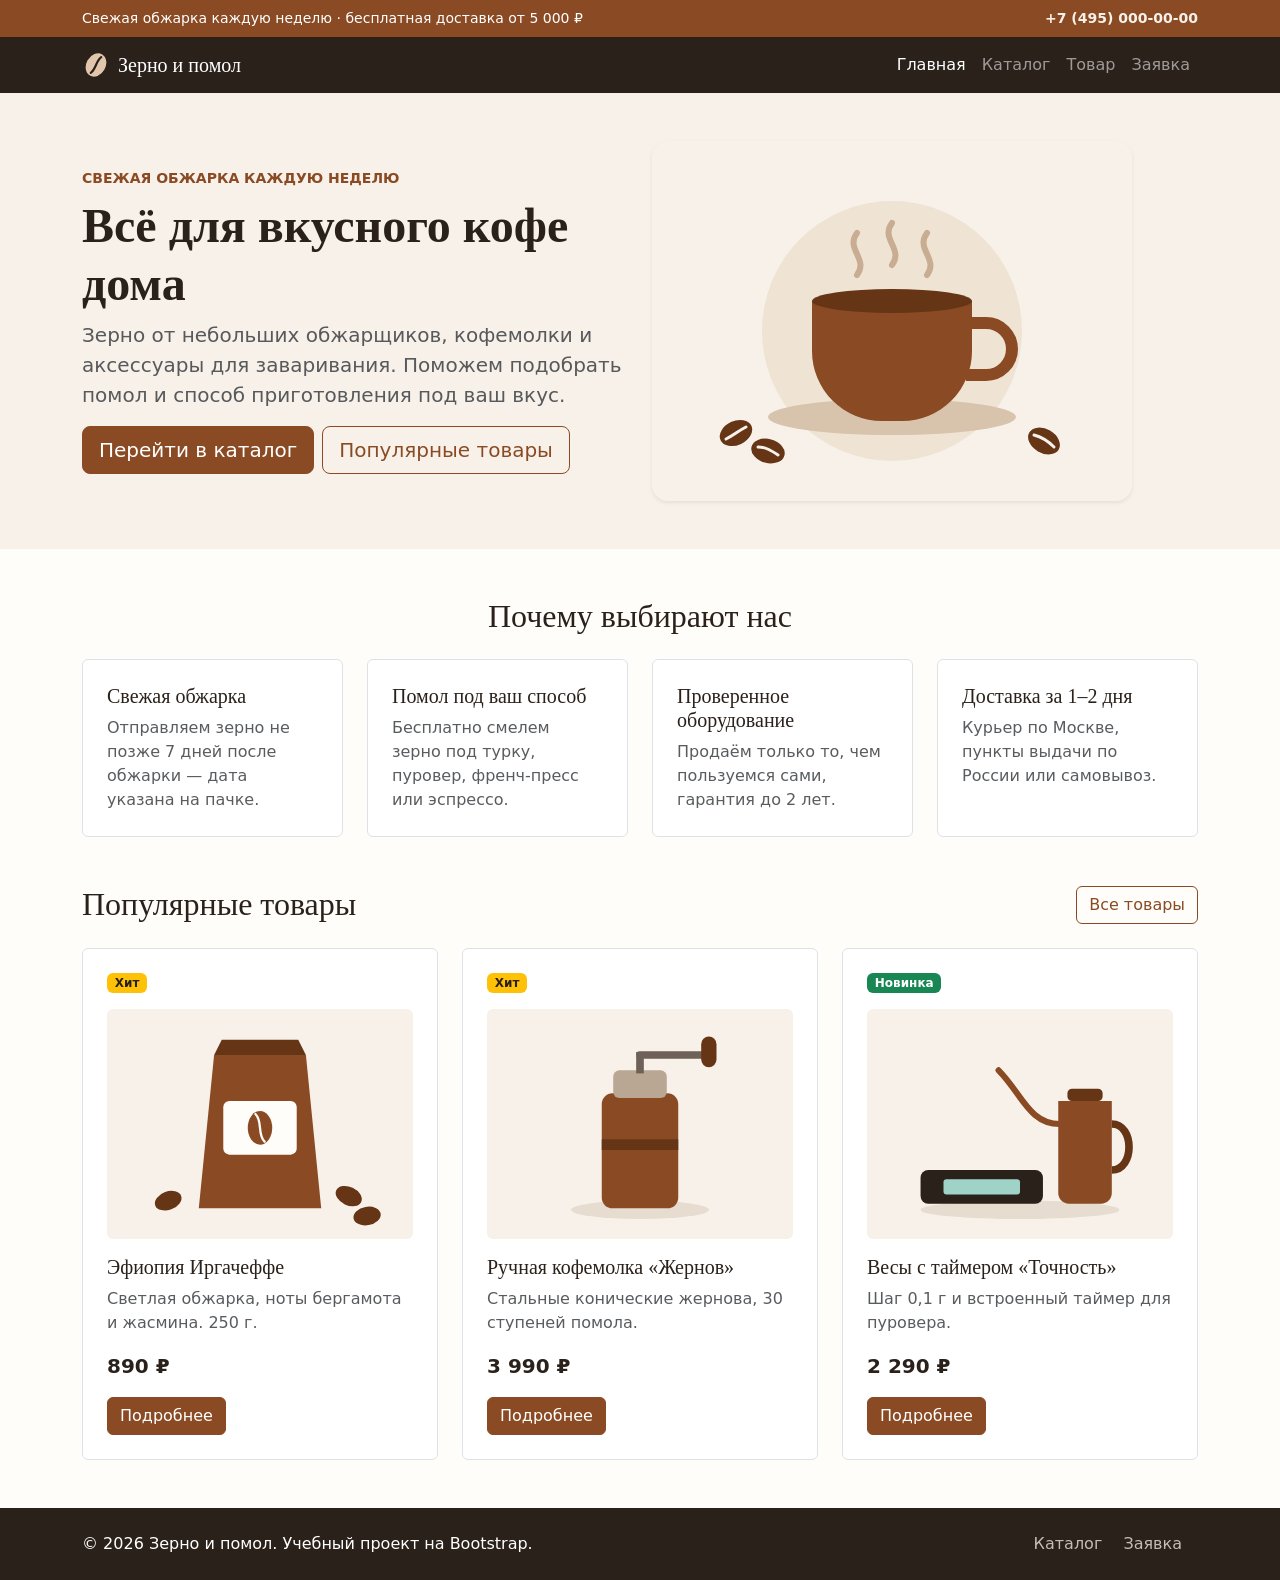
==== index.html @ ce9ab85b "feat: create Bootstrap grid homepage" ====
<!DOCTYPE html>
<html lang="ru">
<head>
  <meta charset="UTF-8">
  <meta name="viewport" content="width=device-width, initial-scale=1.0">
  <title>Главная — Зерно и помол</title>
  <meta name="description" content="Учебный интернет-магазин кофе и оборудования на Bootstrap: свежая обжарка, кофемолки и аксессуары.">
  <link
    href="https://cdn.jsdelivr.net/npm/bootstrap@5.3.8/dist/css/bootstrap.min.css"
    rel="stylesheet"
    integrity="sha384-sRIl4kxILFvY47J16cr9ZwB07vP4J8+LH7qKQnuqkuIAvNWLzeN8tE5YBujZqJLB"
    crossorigin="anonymous"
  >
  <link rel="stylesheet" href="css/custom.css">
</head>
<body>
  <a class="visually-hidden-focusable" href="#main">Перейти к основному содержимому</a>

  <header>
    <div class="container-fluid bg-primary text-white small py-2">
      <div class="container">
        <div class="row align-items-center g-1">
          <div class="col-12 col-md-8">
            Свежая обжарка каждую неделю · бесплатная доставка от 5 000 ₽
          </div>
          <div class="col-12 col-md-4 text-md-end">
            <a class="link-light link-underline-opacity-0 link-underline-opacity-75-hover fw-semibold" href="tel:+74950000000">+7 (495) 000-00-00</a>
          </div>
        </div>
      </div>
    </div>
  </header>

  <nav class="navbar navbar-expand-lg navbar-dark bg-dark sticky-top" aria-label="Основная навигация">
    <div class="container">
      <a class="navbar-brand d-flex align-items-center gap-2" href="index.html">
          <svg class="brand-logo" viewBox="0 0 32 32" width="28" height="28" aria-hidden="true" focusable="false">
            <ellipse cx="16" cy="16" rx="11" ry="14" transform="rotate(30 16 16)" fill="currentColor"/>
            <path d="M10 25c6-4 6-14 12-18" fill="none" stroke="#2b211b" stroke-width="2.5" stroke-linecap="round"/>
          </svg>
        Зерно и помол
      </a>
      <button
        class="navbar-toggler"
        type="button"
        data-bs-toggle="collapse"
        data-bs-target="#mainNavbar"
        aria-controls="mainNavbar"
        aria-expanded="false"
        aria-label="Переключить навигацию"
      >
        <span class="navbar-toggler-icon"></span>
      </button>
      <div class="collapse navbar-collapse" id="mainNavbar">
        <ul class="navbar-nav ms-auto">
          <li class="nav-item">
            <a class="nav-link active" aria-current="page" href="index.html">Главная</a>
          </li>
          <li class="nav-item">
            <a class="nav-link" href="catalog.html">Каталог</a>
          </li>
          <li class="nav-item">
            <a class="nav-link" href="product.html">Товар</a>
          </li>
          <li class="nav-item">
            <a class="nav-link" href="order.html">Заявка</a>
          </li>
        </ul>
      </div>
    </div>
  </nav>

  <main id="main">
    <section class="container-fluid bg-light py-5" aria-labelledby="hero-title">
      <div class="container">
        <div class="row align-items-center g-4">
          <div class="col-12 col-lg-6">
            <p class="text-primary text-uppercase fw-bold small mb-2">Свежая обжарка каждую неделю</p>
            <h1 class="display-5 fw-bold" id="hero-title">Всё для вкусного кофе дома</h1>
            <p class="lead text-muted">
              Зерно от небольших обжарщиков, кофемолки и аксессуары для заваривания.
              Поможем подобрать помол и способ приготовления под ваш вкус.
            </p>
            <div class="d-flex flex-wrap gap-2">
              <a class="btn btn-primary btn-lg" href="catalog.html">Перейти в каталог</a>
              <a class="btn btn-outline-primary btn-lg" href="#popular">Популярные товары</a>
            </div>
          </div>
          <div class="col-12 col-lg-6">
            <img class="img-fluid rounded-4 shadow-sm" src="images/hero.svg" alt="" width="480" height="360">
          </div>
        </div>
      </div>
    </section>

    <section class="container my-5" id="advantages" aria-labelledby="advantages-title">
      <h2 class="text-center mb-4" id="advantages-title">Почему выбирают нас</h2>
      <div class="row g-4">
        <div class="col-12 col-md-6 col-lg-3">
          <div class="p-4 border rounded h-100 bg-white">
            <h3 class="h5">Свежая обжарка</h3>
            <p class="mb-0 text-muted">Отправляем зерно не позже 7 дней после обжарки — дата указана на пачке.</p>
          </div>
        </div>
        <div class="col-12 col-md-6 col-lg-3">
          <div class="p-4 border rounded h-100 bg-white">
            <h3 class="h5">Помол под ваш способ</h3>
            <p class="mb-0 text-muted">Бесплатно смелем зерно под турку, пуровер, френч-пресс или эспрессо.</p>
          </div>
        </div>
        <div class="col-12 col-md-6 col-lg-3">
          <div class="p-4 border rounded h-100 bg-white">
            <h3 class="h5">Проверенное оборудование</h3>
            <p class="mb-0 text-muted">Продаём только то, чем пользуемся сами, гарантия до 2 лет.</p>
          </div>
        </div>
        <div class="col-12 col-md-6 col-lg-3">
          <div class="p-4 border rounded h-100 bg-white">
            <h3 class="h5">Доставка за 1–2 дня</h3>
            <p class="mb-0 text-muted">Курьер по Москве, пункты выдачи по России или самовывоз.</p>
          </div>
        </div>
      </div>
    </section>

    <section class="container my-5" id="popular" aria-labelledby="popular-title">
      <div class="d-flex flex-wrap justify-content-between align-items-center gap-2 mb-4">
        <h2 class="mb-0" id="popular-title">Популярные товары</h2>
        <a class="btn btn-outline-primary" href="catalog.html">Все товары</a>
      </div>
      <div class="row g-4">
        <div class="col-12 col-md-6 col-lg-4">
          <div class="border rounded h-100 p-4 bg-white d-flex flex-column">
            <span class="badge bg-warning text-dark align-self-start mb-3">Хит</span>
            <img class="img-fluid rounded mb-3" src="images/beans.svg" alt="" width="400" height="300" loading="lazy">
            <h3 class="h5">Эфиопия Иргачеффе</h3>
            <p class="text-muted">Светлая обжарка, ноты бергамота и жасмина. 250 г.</p>
            <p class="fw-bold fs-5 mt-auto">890 ₽</p>
            <a class="btn btn-primary align-self-start" href="product.html">Подробнее</a>
          </div>
        </div>
        <div class="col-12 col-md-6 col-lg-4">
          <div class="border rounded h-100 p-4 bg-white d-flex flex-column">
            <span class="badge bg-warning text-dark align-self-start mb-3">Хит</span>
            <img class="img-fluid rounded mb-3" src="images/grinder.svg" alt="" width="400" height="300" loading="lazy">
            <h3 class="h5">Ручная кофемолка «Жернов»</h3>
            <p class="text-muted">Стальные конические жернова, 30 ступеней помола.</p>
            <p class="fw-bold fs-5 mt-auto">3 990 ₽</p>
            <a class="btn btn-primary align-self-start" href="product.html">Подробнее</a>
          </div>
        </div>
        <div class="col-12 col-md-6 col-lg-4">
          <div class="border rounded h-100 p-4 bg-white d-flex flex-column">
            <span class="badge bg-success align-self-start mb-3">Новинка</span>
            <img class="img-fluid rounded mb-3" src="images/accessory.svg" alt="" width="400" height="300" loading="lazy">
            <h3 class="h5">Весы с таймером «Точность»</h3>
            <p class="text-muted">Шаг 0,1 г и встроенный таймер для пуровера.</p>
            <p class="fw-bold fs-5 mt-auto">2 290 ₽</p>
            <a class="btn btn-primary align-self-start" href="product.html">Подробнее</a>
          </div>
        </div>
      </div>
    </section>
  </main>

  <footer class="bg-dark text-white py-4 mt-5">
    <div class="container">
      <div class="row align-items-center g-3">
        <div class="col-12 col-md-6">
          <p class="mb-0">&copy; 2026 Зерно и помол. Учебный проект на Bootstrap.</p>
        </div>
        <div class="col-12 col-md-6 text-md-end">
          <a class="link-light link-opacity-75 link-opacity-100-hover link-underline-opacity-0 me-3" href="catalog.html">Каталог</a>
          <a class="link-light link-opacity-75 link-opacity-100-hover link-underline-opacity-0 me-3" href="order.html">Заявка</a>
        </div>
      </div>
    </div>
  </footer>

  <script
    src="https://cdn.jsdelivr.net/npm/bootstrap@5.3.8/dist/js/bootstrap.bundle.min.js"
    integrity="sha384-FKyoEForCGlyvwx9Hj09JcYn3nv7wiPVlz7YYwJrWVcXK/BmnVDxM+D2scQbITxI"
    crossorigin="anonymous">
  </script>
</body>
</html>
---- css/custom.css ----
/*
  Минимальные правки поверх Bootstrap.
  Файл подключается после bootstrap.min.css, поэтому его правила
  переопределяют стили фреймворка.
*/

/* ===============================
   1. Тема проекта через CSS-переменные Bootstrap
   =============================== */

/*
  Bootstrap 5.3 хранит цвета в переменных --bs-*.
  Меняем их, а не переписываем каждый компонент вручную:
  bg-primary, text-primary, ссылки, bg-dark и bg-light
  сразу получают кофейную палитру.
*/
:root {
  --bs-primary: #8a4b24;
  --bs-primary-rgb: 138, 75, 36;
  --bs-primary-text-emphasis: #3a1e0e;
  --bs-primary-bg-subtle: #f3e4d6;
  --bs-primary-border-subtle: #e2c6ab;

  --bs-dark-rgb: 43, 33, 27;
  --bs-light-rgb: 247, 241, 234;

  --bs-body-bg: #fffdf9;
  --bs-body-bg-rgb: 255, 253, 249;
  --bs-body-color: #2b211b;
  --bs-body-color-rgb: 43, 33, 27;

  --bs-link-color: #8a4b24;
  --bs-link-color-rgb: 138, 75, 36;
  --bs-link-hover-color: #653516;
  --bs-link-hover-color-rgb: 101, 53, 22;

  --bs-focus-ring-color: rgba(138, 75, 36, 0.25);
}

/*
  В скомпилированном Bootstrap цвета кнопок заданы внутри классов
  .btn-primary и .btn-outline-primary, поэтому переопределяем их переменные.
*/
.btn-primary {
  --bs-btn-bg: #8a4b24;
  --bs-btn-border-color: #8a4b24;
  --bs-btn-hover-bg: #653516;
  --bs-btn-hover-border-color: #653516;
  --bs-btn-focus-shadow-rgb: 138, 75, 36;
  --bs-btn-active-bg: #4f2a11;
  --bs-btn-active-border-color: #4f2a11;
  --bs-btn-disabled-bg: #8a4b24;
  --bs-btn-disabled-border-color: #8a4b24;
}

.btn-outline-primary {
  --bs-btn-color: #8a4b24;
  --bs-btn-border-color: #8a4b24;
  --bs-btn-hover-bg: #8a4b24;
  --bs-btn-hover-border-color: #8a4b24;
  --bs-btn-focus-shadow-rgb: 138, 75, 36;
  --bs-btn-active-bg: #653516;
  --bs-btn-active-border-color: #653516;
  --bs-btn-disabled-color: #8a4b24;
  --bs-btn-disabled-border-color: #8a4b24;
}

/* ===============================
   2. Типографика и общие элементы
   =============================== */

h1,
h2,
h3,
.navbar-brand {
  font-family: Georgia, "Times New Roman", serif;
}

/* Логотип в навбаре окрашивается цветом ссылки бренда. */
.brand-logo {
  color: #e2c6ab;
}
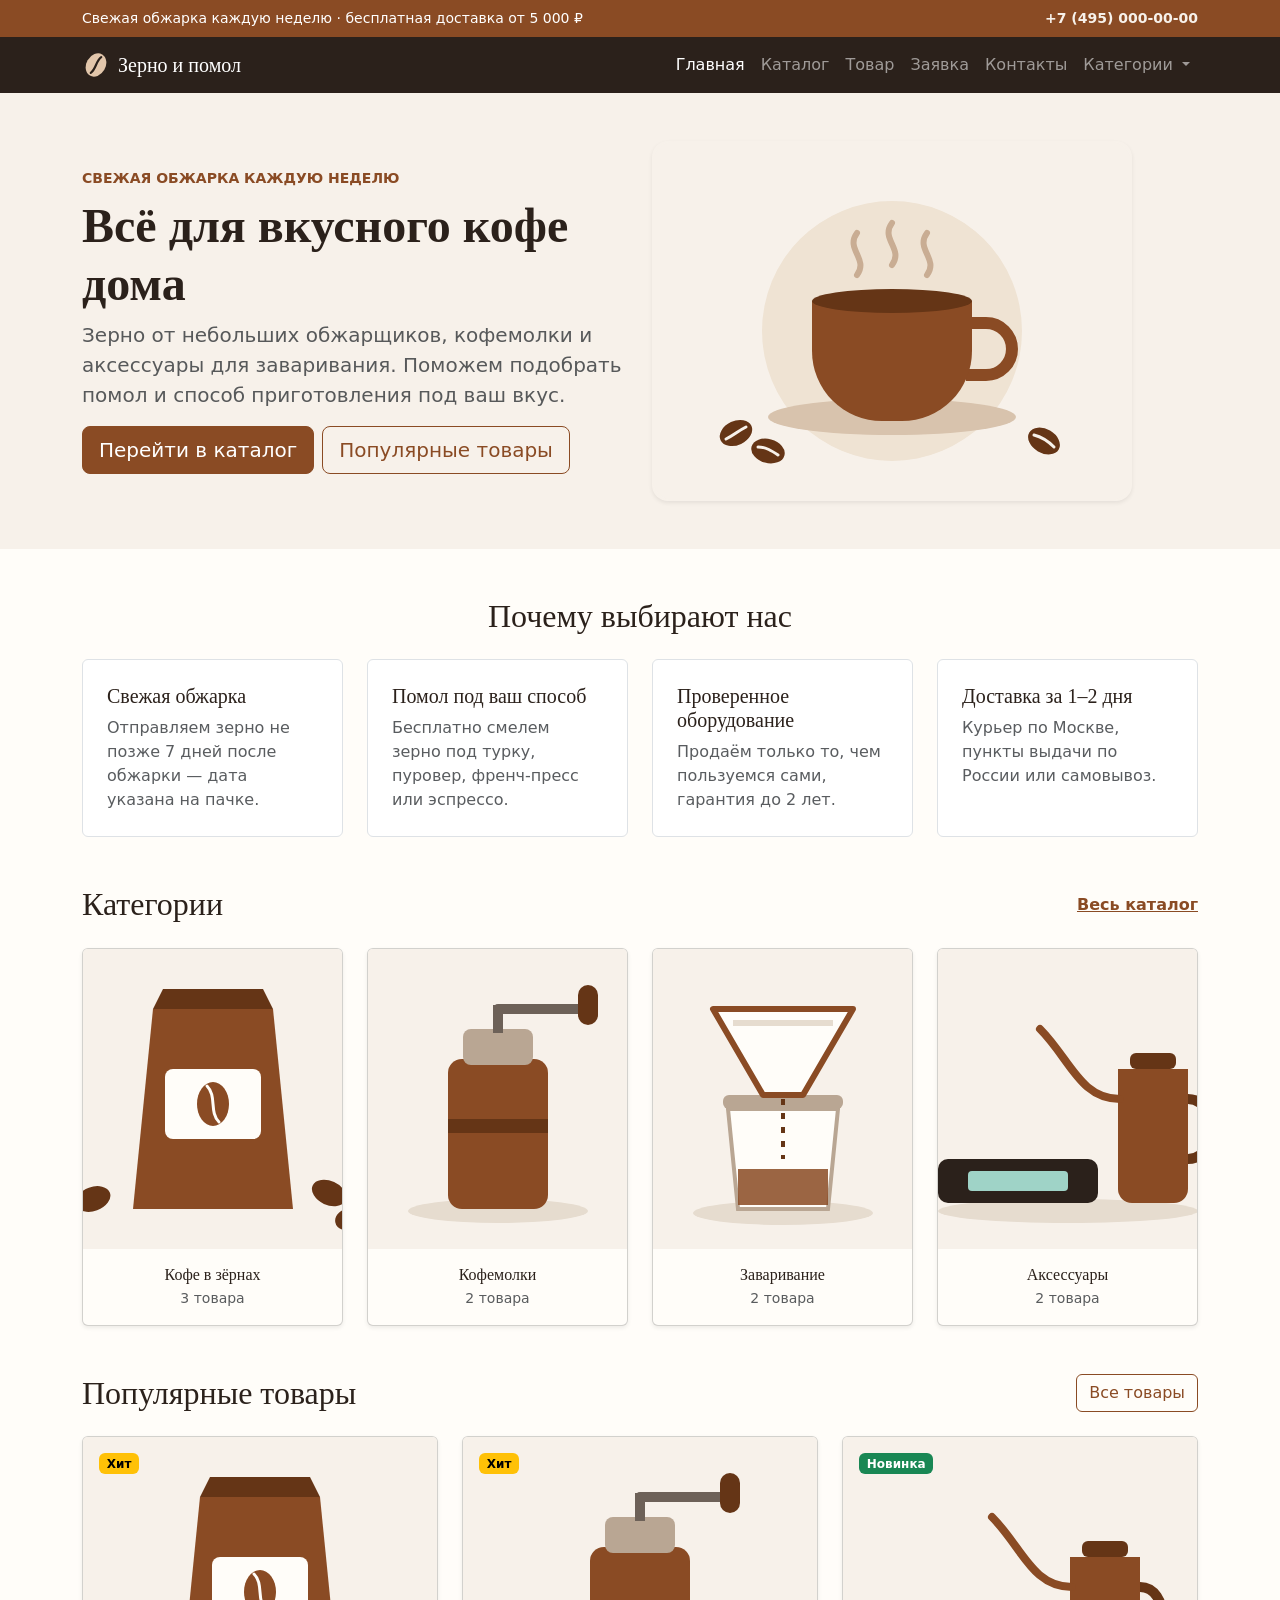
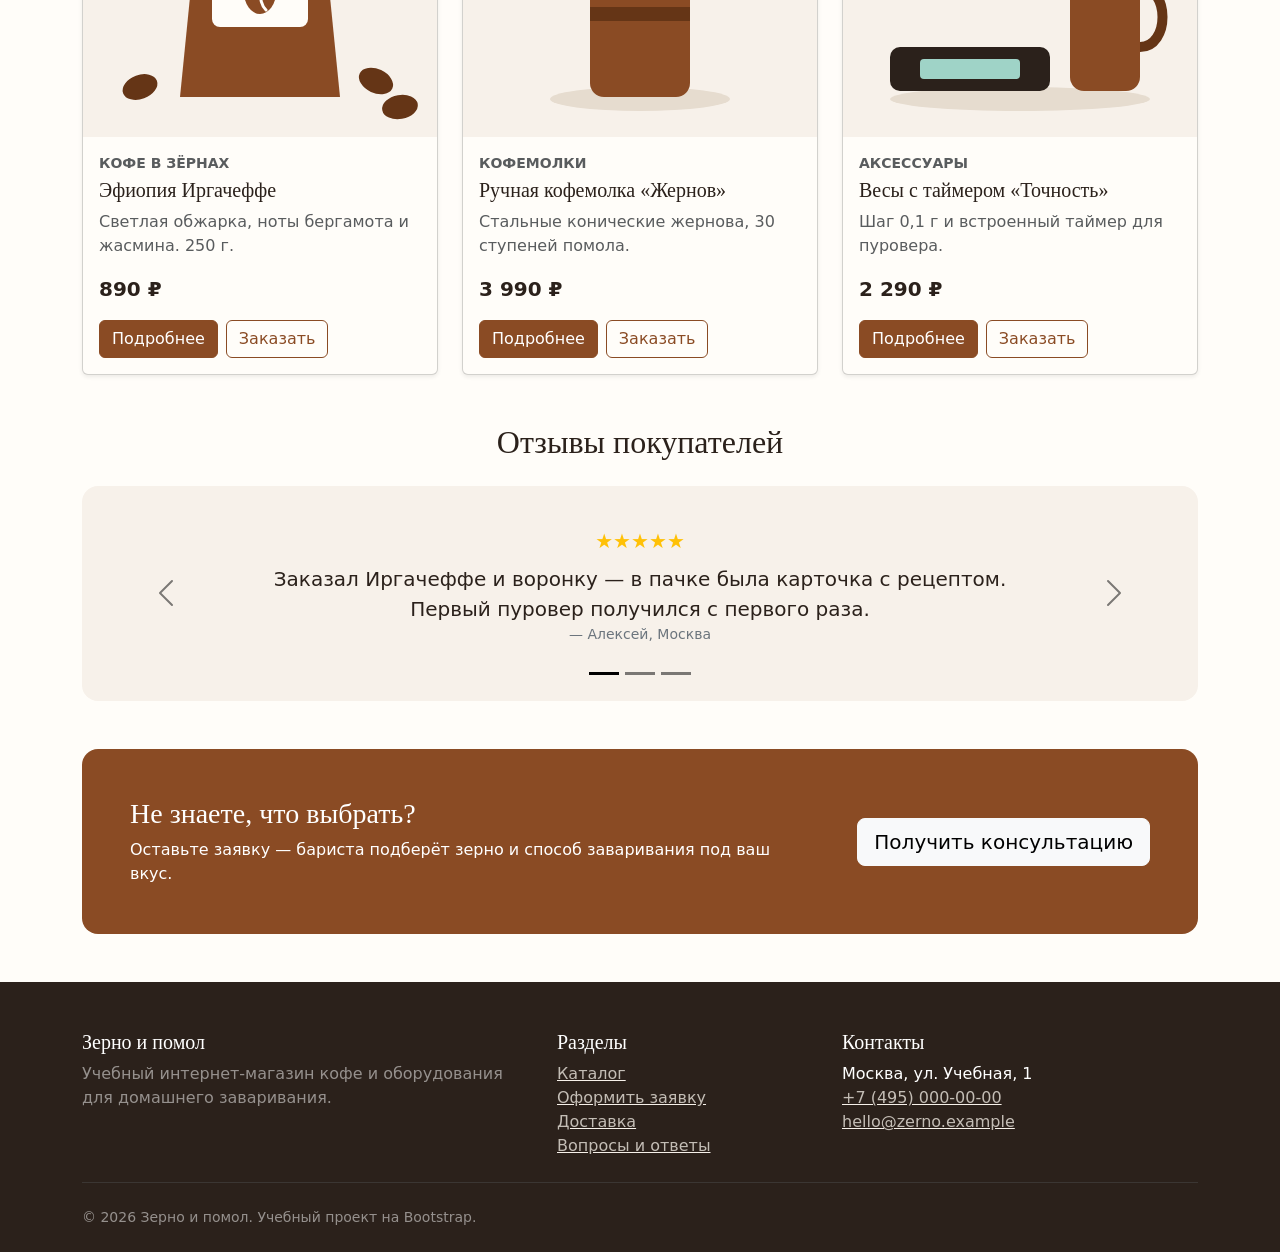
==== commit 58868443: "feat: add Bootstrap components pages" ====
--- a/index.html
+++ b/index.html
@@ -65,6 +65,29 @@
           <li class="nav-item">
             <a class="nav-link" href="order.html">Заявка</a>
           </li>
+          <li class="nav-item">
+            <a class="nav-link" href="contacts.html">Контакты</a>
+          </li>
+          <li class="nav-item dropdown">
+            <a
+              class="nav-link dropdown-toggle"
+              href="#"
+              role="button"
+              data-bs-toggle="dropdown"
+              aria-expanded="false"
+            >
+              Категории
+            </a>
+            <ul class="dropdown-menu dropdown-menu-lg-end">
+              <li><a class="dropdown-item" href="catalog.html">Все товары</a></li>
+              <li><a class="dropdown-item" href="catalog.html#beans">Кофе в зёрнах</a></li>
+              <li><a class="dropdown-item" href="catalog.html#grinders">Кофемолки</a></li>
+              <li><a class="dropdown-item" href="catalog.html#brewers">Заваривание</a></li>
+              <li><a class="dropdown-item" href="catalog.html#accessories">Аксессуары</a></li>
+              <li><hr class="dropdown-divider"></li>
+              <li><a class="dropdown-item" href="index.html#popular">Популярное</a></li>
+            </ul>
+          </li>
         </ul>
       </div>
     </div>
@@ -123,64 +146,338 @@
       </div>
     </section>
 
+    <section class="container my-5" id="categories" aria-labelledby="categories-title">
+      <div class="d-flex flex-wrap justify-content-between align-items-center gap-2 mb-4">
+        <h2 class="mb-0" id="categories-title">Категории</h2>
+        <a class="link-primary fw-semibold" href="catalog.html">Весь каталог</a>
+      </div>
+      <div class="row g-3 g-md-4">
+        <div class="col-6 col-lg-3">
+          <div class="card category-card h-100 text-center shadow-sm">
+            <img class="card-img-top" src="images/beans.svg" alt="" width="400" height="300" loading="lazy">
+            <div class="card-body">
+              <h3 class="card-title h6 mb-1">
+                <a class="stretched-link link-dark link-underline-opacity-0" href="catalog.html#beans">Кофе в зёрнах</a>
+              </h3>
+              <p class="card-text small text-muted mb-0">3 товара</p>
+            </div>
+          </div>
+        </div>
+        <div class="col-6 col-lg-3">
+          <div class="card category-card h-100 text-center shadow-sm">
+            <img class="card-img-top" src="images/grinder.svg" alt="" width="400" height="300" loading="lazy">
+            <div class="card-body">
+              <h3 class="card-title h6 mb-1">
+                <a class="stretched-link link-dark link-underline-opacity-0" href="catalog.html#grinders">Кофемолки</a>
+              </h3>
+              <p class="card-text small text-muted mb-0">2 товара</p>
+            </div>
+          </div>
+        </div>
+        <div class="col-6 col-lg-3">
+          <div class="card category-card h-100 text-center shadow-sm">
+            <img class="card-img-top" src="images/brewer.svg" alt="" width="400" height="300" loading="lazy">
+            <div class="card-body">
+              <h3 class="card-title h6 mb-1">
+                <a class="stretched-link link-dark link-underline-opacity-0" href="catalog.html#brewers">Заваривание</a>
+              </h3>
+              <p class="card-text small text-muted mb-0">2 товара</p>
+            </div>
+          </div>
+        </div>
+        <div class="col-6 col-lg-3">
+          <div class="card category-card h-100 text-center shadow-sm">
+            <img class="card-img-top" src="images/accessory.svg" alt="" width="400" height="300" loading="lazy">
+            <div class="card-body">
+              <h3 class="card-title h6 mb-1">
+                <a class="stretched-link link-dark link-underline-opacity-0" href="catalog.html#accessories">Аксессуары</a>
+              </h3>
+              <p class="card-text small text-muted mb-0">2 товара</p>
+            </div>
+          </div>
+        </div>
+      </div>
+    </section>
+
     <section class="container my-5" id="popular" aria-labelledby="popular-title">
       <div class="d-flex flex-wrap justify-content-between align-items-center gap-2 mb-4">
         <h2 class="mb-0" id="popular-title">Популярные товары</h2>
         <a class="btn btn-outline-primary" href="catalog.html">Все товары</a>
       </div>
       <div class="row g-4">
-        <div class="col-12 col-md-6 col-lg-4">
-          <div class="border rounded h-100 p-4 bg-white d-flex flex-column">
-            <span class="badge bg-warning text-dark align-self-start mb-3">Хит</span>
-            <img class="img-fluid rounded mb-3" src="images/beans.svg" alt="" width="400" height="300" loading="lazy">
-            <h3 class="h5">Эфиопия Иргачеффе</h3>
-            <p class="text-muted">Светлая обжарка, ноты бергамота и жасмина. 250 г.</p>
-            <p class="fw-bold fs-5 mt-auto">890 ₽</p>
-            <a class="btn btn-primary align-self-start" href="product.html">Подробнее</a>
-          </div>
-        </div>
-        <div class="col-12 col-md-6 col-lg-4">
-          <div class="border rounded h-100 p-4 bg-white d-flex flex-column">
-            <span class="badge bg-warning text-dark align-self-start mb-3">Хит</span>
-            <img class="img-fluid rounded mb-3" src="images/grinder.svg" alt="" width="400" height="300" loading="lazy">
-            <h3 class="h5">Ручная кофемолка «Жернов»</h3>
-            <p class="text-muted">Стальные конические жернова, 30 ступеней помола.</p>
-            <p class="fw-bold fs-5 mt-auto">3 990 ₽</p>
-            <a class="btn btn-primary align-self-start" href="product.html">Подробнее</a>
-          </div>
-        </div>
-        <div class="col-12 col-md-6 col-lg-4">
-          <div class="border rounded h-100 p-4 bg-white d-flex flex-column">
-            <span class="badge bg-success align-self-start mb-3">Новинка</span>
-            <img class="img-fluid rounded mb-3" src="images/accessory.svg" alt="" width="400" height="300" loading="lazy">
-            <h3 class="h5">Весы с таймером «Точность»</h3>
-            <p class="text-muted">Шаг 0,1 г и встроенный таймер для пуровера.</p>
-            <p class="fw-bold fs-5 mt-auto">2 290 ₽</p>
-            <a class="btn btn-primary align-self-start" href="product.html">Подробнее</a>
-          </div>
+        <div class="col-12 col-md-6 col-lg-4" data-category="beans" data-stock="in">
+          <article class="card product-card h-100 shadow-sm">
+            <span class="badge text-bg-warning position-absolute top-0 start-0 m-3">Хит</span>
+            <img class="card-img-top" src="images/beans.svg" alt="" width="400" height="300" loading="lazy">
+            <div class="card-body d-flex flex-column">
+              <p class="text-uppercase small fw-bold text-muted mb-1">Кофе в зёрнах</p>
+              <h3 class="card-title h5">Эфиопия Иргачеффе</h3>
+              <p class="card-text text-muted">Светлая обжарка, ноты бергамота и жасмина. 250 г.</p>
+              <p class="fw-bold fs-5 mt-auto mb-3">890 ₽</p>
+              <div class="d-flex flex-wrap gap-2">
+                <a class="btn btn-primary" href="product.html">Подробнее</a>
+                <button
+                  class="btn btn-outline-primary"
+                  type="button"
+                  data-bs-toggle="modal"
+                  data-bs-target="#orderModal"
+                  data-product="Эфиопия Иргачеффе"
+                >
+                  Заказать
+                </button>
+              </div>
+            </div>
+          </article>
+        </div>
+        <div class="col-12 col-md-6 col-lg-4" data-category="grinders" data-stock="in">
+          <article class="card product-card h-100 shadow-sm">
+            <span class="badge text-bg-warning position-absolute top-0 start-0 m-3">Хит</span>
+            <img class="card-img-top" src="images/grinder.svg" alt="" width="400" height="300" loading="lazy">
+            <div class="card-body d-flex flex-column">
+              <p class="text-uppercase small fw-bold text-muted mb-1">Кофемолки</p>
+              <h3 class="card-title h5">Ручная кофемолка «Жернов»</h3>
+              <p class="card-text text-muted">Стальные конические жернова, 30 ступеней помола.</p>
+              <p class="fw-bold fs-5 mt-auto mb-3">3 990 ₽</p>
+              <div class="d-flex flex-wrap gap-2">
+                <a class="btn btn-primary" href="product.html">Подробнее</a>
+                <button
+                  class="btn btn-outline-primary"
+                  type="button"
+                  data-bs-toggle="modal"
+                  data-bs-target="#orderModal"
+                  data-product="Ручная кофемолка «Жернов»"
+                >
+                  Заказать
+                </button>
+              </div>
+            </div>
+          </article>
+        </div>
+        <div class="col-12 col-md-6 col-lg-4" data-category="accessories" data-stock="in">
+          <article class="card product-card h-100 shadow-sm">
+            <span class="badge text-bg-success position-absolute top-0 start-0 m-3">Новинка</span>
+            <img class="card-img-top" src="images/accessory.svg" alt="" width="400" height="300" loading="lazy">
+            <div class="card-body d-flex flex-column">
+              <p class="text-uppercase small fw-bold text-muted mb-1">Аксессуары</p>
+              <h3 class="card-title h5">Весы с таймером «Точность»</h3>
+              <p class="card-text text-muted">Шаг 0,1 г и встроенный таймер для пуровера.</p>
+              <p class="fw-bold fs-5 mt-auto mb-3">2 290 ₽</p>
+              <div class="d-flex flex-wrap gap-2">
+                <a class="btn btn-primary" href="product.html">Подробнее</a>
+                <button
+                  class="btn btn-outline-primary"
+                  type="button"
+                  data-bs-toggle="modal"
+                  data-bs-target="#orderModal"
+                  data-product="Весы с таймером «Точность»"
+                >
+                  Заказать
+                </button>
+              </div>
+            </div>
+          </article>
         </div>
       </div>
     </section>
+
+    <section class="container my-5" id="reviews" aria-labelledby="reviews-title">
+      <h2 class="text-center mb-4" id="reviews-title">Отзывы покупателей</h2>
+      <div id="reviewsCarousel" class="carousel carousel-dark slide reviews-carousel bg-light rounded-4" aria-label="Отзывы покупателей">
+        <div class="carousel-indicators">
+          <button
+            type="button"
+            data-bs-target="#reviewsCarousel"
+            data-bs-slide-to="0" class="active" aria-current="true"
+            aria-label="Отзыв 1"
+          ></button>
+          <button
+            type="button"
+            data-bs-target="#reviewsCarousel"
+            data-bs-slide-to="1"
+            aria-label="Отзыв 2"
+          ></button>
+          <button
+            type="button"
+            data-bs-target="#reviewsCarousel"
+            data-bs-slide-to="2"
+            aria-label="Отзыв 3"
+          ></button>
+        </div>
+        <div class="carousel-inner">
+          <div class="carousel-item active">
+            <div class="row justify-content-center">
+              <figure class="col-10 col-lg-8 text-center mb-0">
+                <p class="text-warning fs-5 mb-2"><span aria-hidden="true">★★★★★</span><span class="visually-hidden">Оценка 5 из 5</span></p>
+                <blockquote class="blockquote">
+                  <p>Заказал Иргачеффе и воронку — в пачке была карточка с рецептом. Первый пуровер получился с первого раза.</p>
+                </blockquote>
+                <figcaption class="blockquote-footer mb-0">Алексей, Москва</figcaption>
+              </figure>
+            </div>
+          </div>
+          <div class="carousel-item">
+            <div class="row justify-content-center">
+              <figure class="col-10 col-lg-8 text-center mb-0">
+                <p class="text-warning fs-5 mb-2"><span aria-hidden="true">★★★★★</span><span class="visually-hidden">Оценка 5 из 5</span></p>
+                <blockquote class="blockquote">
+                  <p>Кофемолка «Жернов» мелет ровно, ручка не люфтит. По телефону помогли выбрать ступень под турку.</p>
+                </blockquote>
+                <figcaption class="blockquote-footer mb-0">Марина, Казань</figcaption>
+              </figure>
+            </div>
+          </div>
+          <div class="carousel-item">
+            <div class="row justify-content-center">
+              <figure class="col-10 col-lg-8 text-center mb-0">
+                <p class="text-warning fs-5 mb-2"><span aria-hidden="true">★★★★☆</span><span class="visually-hidden">Оценка 4 из 5</span></p>
+                <blockquote class="blockquote">
+                  <p>Доставка на следующий день, зерно свежее. Хотелось бы больше пачек по 1 кг.</p>
+                </blockquote>
+                <figcaption class="blockquote-footer mb-0">Игорь, Санкт-Петербург</figcaption>
+              </figure>
+            </div>
+          </div>
+        </div>
+        <button class="carousel-control-prev" type="button" data-bs-target="#reviewsCarousel" data-bs-slide="prev">
+          <span class="carousel-control-prev-icon" aria-hidden="true"></span>
+          <span class="visually-hidden">Предыдущий отзыв</span>
+        </button>
+        <button class="carousel-control-next" type="button" data-bs-target="#reviewsCarousel" data-bs-slide="next">
+          <span class="carousel-control-next-icon" aria-hidden="true"></span>
+          <span class="visually-hidden">Следующий отзыв</span>
+        </button>
+      </div>
+    </section>
+
+    <aside class="container my-5" aria-labelledby="promo-title">
+      <div class="bg-primary text-white rounded-4 p-4 p-lg-5">
+        <div class="row align-items-center g-3">
+          <div class="col-12 col-lg-8">
+            <h2 class="h3" id="promo-title">Не знаете, что выбрать?</h2>
+            <p class="mb-0">Оставьте заявку — бариста подберёт зерно и способ заваривания под ваш вкус.</p>
+          </div>
+          <div class="col-12 col-lg-4 text-lg-end">
+            <button
+              class="btn btn-light btn-lg"
+              type="button"
+              data-bs-toggle="modal"
+              data-bs-target="#orderModal"
+              data-product="Консультация по выбору"
+            >
+              Получить консультацию
+            </button>
+          </div>
+        </div>
+      </div>
+    </aside>
   </main>
 
-  <footer class="bg-dark text-white py-4 mt-5">
+  <footer class="bg-dark text-white pt-5 pb-4 mt-5">
     <div class="container">
-      <div class="row align-items-center g-3">
-        <div class="col-12 col-md-6">
-          <p class="mb-0">&copy; 2026 Зерно и помол. Учебный проект на Bootstrap.</p>
-        </div>
-        <div class="col-12 col-md-6 text-md-end">
-          <a class="link-light link-opacity-75 link-opacity-100-hover link-underline-opacity-0 me-3" href="catalog.html">Каталог</a>
-          <a class="link-light link-opacity-75 link-opacity-100-hover link-underline-opacity-0 me-3" href="order.html">Заявка</a>
-        </div>
-      </div>
+      <div class="row g-4">
+        <div class="col-12 col-md-5">
+          <h2 class="h5">Зерно и помол</h2>
+          <p class="text-white-50 mb-0">
+            Учебный интернет-магазин кофе и оборудования для домашнего заваривания.
+          </p>
+        </div>
+        <nav class="col-6 col-md-3" aria-label="Разделы сайта">
+          <h2 class="h5">Разделы</h2>
+          <ul class="list-unstyled mb-0">
+            <li><a class="link-light link-opacity-75 link-opacity-100-hover" href="catalog.html">Каталог</a></li>
+            <li><a class="link-light link-opacity-75 link-opacity-100-hover" href="order.html">Оформить заявку</a></li>
+            <li><a class="link-light link-opacity-75 link-opacity-100-hover" href="order.html#delivery">Доставка</a></li>
+            <li><a class="link-light link-opacity-75 link-opacity-100-hover" href="contacts.html#faq">Вопросы и ответы</a></li>
+          </ul>
+        </nav>
+        <div class="col-6 col-md-4">
+          <h2 class="h5">Контакты</h2>
+          <address class="mb-0">
+            Москва, ул. Учебная, 1<br>
+            <a class="link-light link-opacity-75 link-opacity-100-hover" href="tel:+74950000000">+7 (495) 000-00-00</a><br>
+            <a class="link-light link-opacity-75 link-opacity-100-hover" href="mailto:hello@zerno.example">hello@zerno.example</a>
+          </address>
+        </div>
+      </div>
+      <hr class="border-secondary my-4">
+      <p class="small text-white-50 mb-0">&copy; 2026 Зерно и помол. Учебный проект на Bootstrap.</p>
     </div>
   </footer>
+
+  <div class="modal fade" id="orderModal" tabindex="-1" aria-labelledby="orderModalLabel" aria-hidden="true">
+    <div class="modal-dialog modal-dialog-centered">
+      <div class="modal-content">
+        <div class="modal-header">
+          <h2 class="modal-title h5" id="orderModalLabel">Быстрый заказ</h2>
+          <button type="button" class="btn-close" data-bs-dismiss="modal" aria-label="Закрыть"></button>
+        </div>
+        <div class="modal-body">
+          <p class="text-muted">Оставьте имя и телефон — перезвоним и уточним детали заказа.</p>
+          <form
+            id="quickOrderForm"
+            class="needs-validation"
+            action="#"
+            method="post"
+            novalidate
+            data-success="Заявка на быстрый заказ принята! Перезвоним в течение 15 минут."
+          >
+            <div class="mb-3">
+              <label for="quick-product" class="form-label">Товар</label>
+              <input id="quick-product" name="product" type="text" class="form-control-plaintext fw-semibold" value="Консультация по выбору" readonly>
+            </div>
+            <div class="mb-3">
+              <label for="quick-name" class="form-label">Имя <span class="text-danger" aria-hidden="true">*</span></label>
+              <input id="quick-name" name="name" type="text" class="form-control" minlength="2" autocomplete="given-name" required>
+              <div class="invalid-feedback">Укажите имя — минимум 2 символа.</div>
+            </div>
+            <div class="mb-3">
+              <label for="quick-phone" class="form-label">Телефон <span class="text-danger" aria-hidden="true">*</span></label>
+              <div class="input-group has-validation">
+                <span class="input-group-text" id="quick-phone-prefix">+7</span>
+                <input
+                  id="quick-phone"
+                  name="phone"
+                  type="tel"
+                  class="form-control"
+                  inputmode="tel"
+                  autocomplete="tel-national"
+                  placeholder="900 123-45-67"
+                  pattern="\(?\d{3}\)?[\s\-]?\d{3}[\s\-]?\d{2}[\s\-]?\d{2}"
+                  aria-describedby="quick-phone-prefix quick-phone-hint" required
+                >
+                <div class="invalid-feedback">Введите 10 цифр номера, например 900 123-45-67.</div>
+              </div>
+              <div class="form-text" id="quick-phone-hint">Без +7, например 900 123-45-67.</div>
+            </div>
+            <div class="form-check">
+              <input id="quick-agree" name="agreement" class="form-check-input" type="checkbox" required>
+              <label class="form-check-label" for="quick-agree">Согласен на обработку персональных данных</label>
+              <div class="invalid-feedback">Без согласия заявку отправить нельзя.</div>
+            </div>
+          </form>
+        </div>
+        <div class="modal-footer">
+          <button type="button" class="btn btn-outline-secondary" data-bs-dismiss="modal">Отмена</button>
+          <button type="submit" class="btn btn-primary" form="quickOrderForm">Отправить</button>
+        </div>
+      </div>
+    </div>
+  </div>
+
+  <div class="toast-container position-fixed bottom-0 end-0 p-3">
+    <div id="successToast" class="toast align-items-center text-bg-success border-0" role="status" aria-live="polite" aria-atomic="true">
+      <div class="d-flex">
+        <div class="toast-body" id="successToastText">Заявка отправлена.</div>
+        <button type="button" class="btn-close btn-close-white me-2 m-auto" data-bs-dismiss="toast" aria-label="Закрыть"></button>
+      </div>
+    </div>
+  </div>
 
   <script
     src="https://cdn.jsdelivr.net/npm/bootstrap@5.3.8/dist/js/bootstrap.bundle.min.js"
     integrity="sha384-FKyoEForCGlyvwx9Hj09JcYn3nv7wiPVlz7YYwJrWVcXK/BmnVDxM+D2scQbITxI"
     crossorigin="anonymous">
   </script>
+  <script src="js/main.js"></script>
 </body>
 </html>
--- a/css/custom.css
+++ b/css/custom.css
@@ -65,6 +65,44 @@
   --bs-btn-disabled-border-color: #8a4b24;
 }
 
+/* Остальные компоненты, где цвет акцента задан внутри класса. */
+.dropdown-menu {
+  --bs-dropdown-link-active-bg: #8a4b24;
+}
+
+.list-group {
+  --bs-list-group-active-bg: #8a4b24;
+  --bs-list-group-active-border-color: #8a4b24;
+}
+
+.accordion {
+  --bs-accordion-active-bg: #f3e4d6;
+  --bs-accordion-active-color: #3a1e0e;
+  --bs-accordion-btn-focus-box-shadow: 0 0 0 0.25rem rgba(138, 75, 36, 0.25);
+  --bs-accordion-btn-active-icon: url("data:image/svg+xml,%3csvg xmlns='http://www.w3.org/2000/svg' viewBox='0 0 16 16' fill='none' stroke='%233a1e0e' stroke-linecap='round' stroke-linejoin='round'%3e%3cpath d='m2 5 6 6 6-6'/%3e%3c/svg%3e");
+}
+
+.btn-close {
+  --bs-btn-close-focus-shadow: 0 0 0 0.25rem rgba(138, 75, 36, 0.25);
+}
+
+/* Фокус и выбранное состояние полей формы. */
+.form-control:focus,
+.form-select:focus,
+.form-check-input:focus {
+  border-color: #c4987a;
+  box-shadow: 0 0 0 0.25rem rgba(138, 75, 36, 0.25);
+}
+
+.form-check-input:checked {
+  background-color: #8a4b24;
+  border-color: #8a4b24;
+}
+
+.nav-link:focus-visible {
+  box-shadow: 0 0 0 0.25rem rgba(138, 75, 36, 0.25);
+}
+
 /* ===============================
    2. Типографика и общие элементы
    =============================== */
@@ -80,3 +118,78 @@
 .brand-logo {
   color: #e2c6ab;
 }
+
+/*
+  Навбар закреплён (sticky-top), поэтому при переходе по якорю
+  оставляем сверху место, чтобы он не закрывал заголовок раздела.
+*/
+html {
+  scroll-padding-top: 5rem;
+}
+
+/* ===============================
+   3. Карточки товаров
+   =============================== */
+
+/* Одинаковая пропорция изображений во всех карточках. */
+.product-card .card-img-top,
+.category-card .card-img-top {
+  aspect-ratio: 4 / 3;
+  object-fit: cover;
+  background-color: rgb(var(--bs-light-rgb));
+}
+
+.product-card,
+.category-card {
+  transition: transform 0.2s, box-shadow 0.2s;
+}
+
+.product-card:hover,
+.category-card:hover {
+  transform: translateY(-3px);
+  box-shadow: var(--bs-box-shadow) !important;
+}
+
+/* Модификатор: товара нет в наличии. */
+.product-card--sold-out .card-img-top {
+  opacity: 0.6;
+  filter: grayscale(1);
+}
+
+.product-card--sold-out:hover {
+  transform: none;
+}
+
+/* ===============================
+   4. Каталог и отзывы
+   =============================== */
+
+/* На широком экране фильтр каталога остаётся видимым при прокрутке. */
+@media (min-width: 992px) {
+  .catalog-sidebar {
+    position: sticky;
+    top: 5rem;
+  }
+}
+
+/* Место под стрелки и индикаторы карусели отзывов. */
+.reviews-carousel {
+  padding: 2.5rem 0 3.5rem;
+}
+
+/* Пользователь попросил систему уменьшить анимацию. */
+@media (prefers-reduced-motion: reduce) {
+  html {
+    scroll-behavior: auto;
+  }
+
+  .product-card,
+  .category-card {
+    transition: none;
+  }
+
+  .product-card:hover,
+  .category-card:hover {
+    transform: none;
+  }
+}
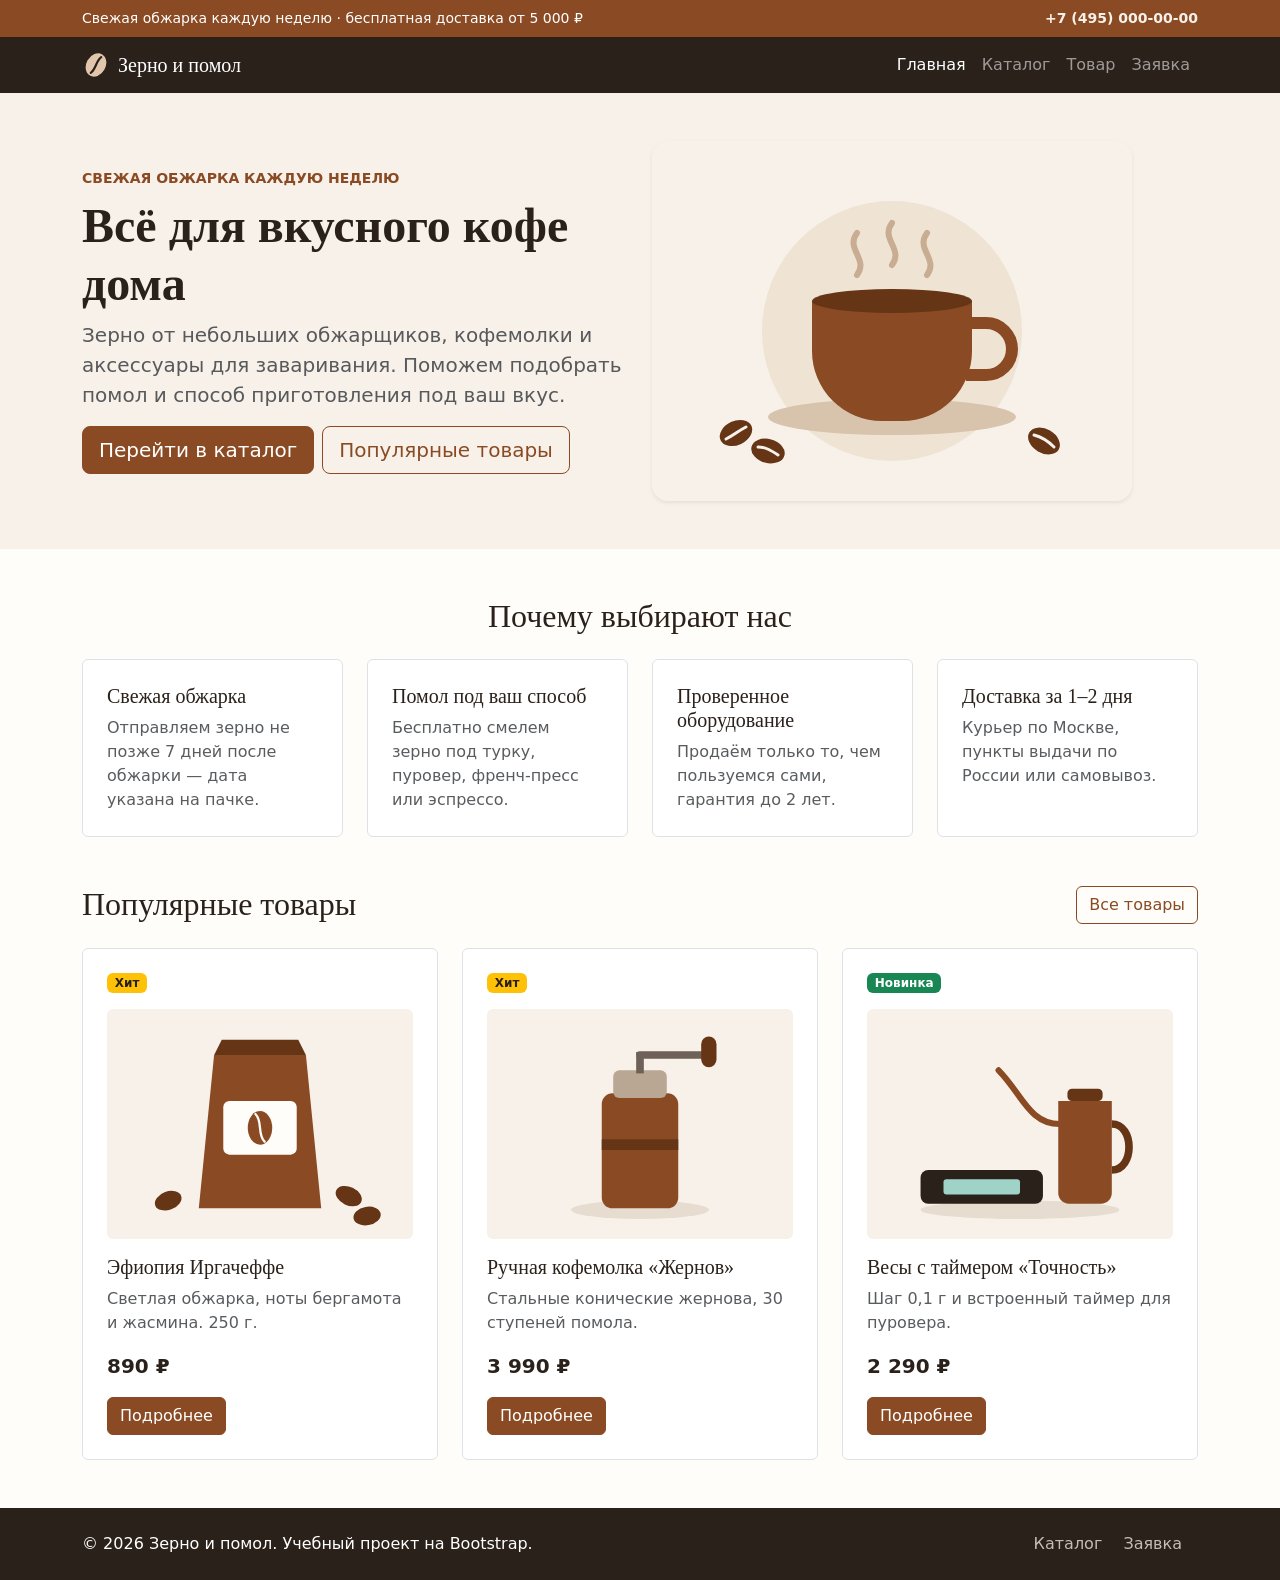
==== commit 525f773e: "Merge pull request #2 from sho6ot/feature/bootstrap-grid-page feat: create Bootstrap grid homepage" ====
--- a/index.html
+++ b/index.html
@@ -65,29 +65,6 @@
           <li class="nav-item">
             <a class="nav-link" href="order.html">Заявка</a>
           </li>
-          <li class="nav-item">
-            <a class="nav-link" href="contacts.html">Контакты</a>
-          </li>
-          <li class="nav-item dropdown">
-            <a
-              class="nav-link dropdown-toggle"
-              href="#"
-              role="button"
-              data-bs-toggle="dropdown"
-              aria-expanded="false"
-            >
-              Категории
-            </a>
-            <ul class="dropdown-menu dropdown-menu-lg-end">
-              <li><a class="dropdown-item" href="catalog.html">Все товары</a></li>
-              <li><a class="dropdown-item" href="catalog.html#beans">Кофе в зёрнах</a></li>
-              <li><a class="dropdown-item" href="catalog.html#grinders">Кофемолки</a></li>
-              <li><a class="dropdown-item" href="catalog.html#brewers">Заваривание</a></li>
-              <li><a class="dropdown-item" href="catalog.html#accessories">Аксессуары</a></li>
-              <li><hr class="dropdown-divider"></li>
-              <li><a class="dropdown-item" href="index.html#popular">Популярное</a></li>
-            </ul>
-          </li>
         </ul>
       </div>
     </div>
@@ -146,338 +123,64 @@
       </div>
     </section>
 
-    <section class="container my-5" id="categories" aria-labelledby="categories-title">
-      <div class="d-flex flex-wrap justify-content-between align-items-center gap-2 mb-4">
-        <h2 class="mb-0" id="categories-title">Категории</h2>
-        <a class="link-primary fw-semibold" href="catalog.html">Весь каталог</a>
-      </div>
-      <div class="row g-3 g-md-4">
-        <div class="col-6 col-lg-3">
-          <div class="card category-card h-100 text-center shadow-sm">
-            <img class="card-img-top" src="images/beans.svg" alt="" width="400" height="300" loading="lazy">
-            <div class="card-body">
-              <h3 class="card-title h6 mb-1">
-                <a class="stretched-link link-dark link-underline-opacity-0" href="catalog.html#beans">Кофе в зёрнах</a>
-              </h3>
-              <p class="card-text small text-muted mb-0">3 товара</p>
-            </div>
-          </div>
-        </div>
-        <div class="col-6 col-lg-3">
-          <div class="card category-card h-100 text-center shadow-sm">
-            <img class="card-img-top" src="images/grinder.svg" alt="" width="400" height="300" loading="lazy">
-            <div class="card-body">
-              <h3 class="card-title h6 mb-1">
-                <a class="stretched-link link-dark link-underline-opacity-0" href="catalog.html#grinders">Кофемолки</a>
-              </h3>
-              <p class="card-text small text-muted mb-0">2 товара</p>
-            </div>
-          </div>
-        </div>
-        <div class="col-6 col-lg-3">
-          <div class="card category-card h-100 text-center shadow-sm">
-            <img class="card-img-top" src="images/brewer.svg" alt="" width="400" height="300" loading="lazy">
-            <div class="card-body">
-              <h3 class="card-title h6 mb-1">
-                <a class="stretched-link link-dark link-underline-opacity-0" href="catalog.html#brewers">Заваривание</a>
-              </h3>
-              <p class="card-text small text-muted mb-0">2 товара</p>
-            </div>
-          </div>
-        </div>
-        <div class="col-6 col-lg-3">
-          <div class="card category-card h-100 text-center shadow-sm">
-            <img class="card-img-top" src="images/accessory.svg" alt="" width="400" height="300" loading="lazy">
-            <div class="card-body">
-              <h3 class="card-title h6 mb-1">
-                <a class="stretched-link link-dark link-underline-opacity-0" href="catalog.html#accessories">Аксессуары</a>
-              </h3>
-              <p class="card-text small text-muted mb-0">2 товара</p>
-            </div>
-          </div>
-        </div>
-      </div>
-    </section>
-
     <section class="container my-5" id="popular" aria-labelledby="popular-title">
       <div class="d-flex flex-wrap justify-content-between align-items-center gap-2 mb-4">
         <h2 class="mb-0" id="popular-title">Популярные товары</h2>
         <a class="btn btn-outline-primary" href="catalog.html">Все товары</a>
       </div>
       <div class="row g-4">
-        <div class="col-12 col-md-6 col-lg-4" data-category="beans" data-stock="in">
-          <article class="card product-card h-100 shadow-sm">
-            <span class="badge text-bg-warning position-absolute top-0 start-0 m-3">Хит</span>
-            <img class="card-img-top" src="images/beans.svg" alt="" width="400" height="300" loading="lazy">
-            <div class="card-body d-flex flex-column">
-              <p class="text-uppercase small fw-bold text-muted mb-1">Кофе в зёрнах</p>
-              <h3 class="card-title h5">Эфиопия Иргачеффе</h3>
-              <p class="card-text text-muted">Светлая обжарка, ноты бергамота и жасмина. 250 г.</p>
-              <p class="fw-bold fs-5 mt-auto mb-3">890 ₽</p>
-              <div class="d-flex flex-wrap gap-2">
-                <a class="btn btn-primary" href="product.html">Подробнее</a>
-                <button
-                  class="btn btn-outline-primary"
-                  type="button"
-                  data-bs-toggle="modal"
-                  data-bs-target="#orderModal"
-                  data-product="Эфиопия Иргачеффе"
-                >
-                  Заказать
-                </button>
-              </div>
-            </div>
-          </article>
+        <div class="col-12 col-md-6 col-lg-4">
+          <div class="border rounded h-100 p-4 bg-white d-flex flex-column">
+            <span class="badge bg-warning text-dark align-self-start mb-3">Хит</span>
+            <img class="img-fluid rounded mb-3" src="images/beans.svg" alt="" width="400" height="300" loading="lazy">
+            <h3 class="h5">Эфиопия Иргачеффе</h3>
+            <p class="text-muted">Светлая обжарка, ноты бергамота и жасмина. 250 г.</p>
+            <p class="fw-bold fs-5 mt-auto">890 ₽</p>
+            <a class="btn btn-primary align-self-start" href="product.html">Подробнее</a>
+          </div>
         </div>
-        <div class="col-12 col-md-6 col-lg-4" data-category="grinders" data-stock="in">
-          <article class="card product-card h-100 shadow-sm">
-            <span class="badge text-bg-warning position-absolute top-0 start-0 m-3">Хит</span>
-            <img class="card-img-top" src="images/grinder.svg" alt="" width="400" height="300" loading="lazy">
-            <div class="card-body d-flex flex-column">
-              <p class="text-uppercase small fw-bold text-muted mb-1">Кофемолки</p>
-              <h3 class="card-title h5">Ручная кофемолка «Жернов»</h3>
-              <p class="card-text text-muted">Стальные конические жернова, 30 ступеней помола.</p>
-              <p class="fw-bold fs-5 mt-auto mb-3">3 990 ₽</p>
-              <div class="d-flex flex-wrap gap-2">
-                <a class="btn btn-primary" href="product.html">Подробнее</a>
-                <button
-                  class="btn btn-outline-primary"
-                  type="button"
-                  data-bs-toggle="modal"
-                  data-bs-target="#orderModal"
-                  data-product="Ручная кофемолка «Жернов»"
-                >
-                  Заказать
-                </button>
-              </div>
-            </div>
-          </article>
+        <div class="col-12 col-md-6 col-lg-4">
+          <div class="border rounded h-100 p-4 bg-white d-flex flex-column">
+            <span class="badge bg-warning text-dark align-self-start mb-3">Хит</span>
+            <img class="img-fluid rounded mb-3" src="images/grinder.svg" alt="" width="400" height="300" loading="lazy">
+            <h3 class="h5">Ручная кофемолка «Жернов»</h3>
+            <p class="text-muted">Стальные конические жернова, 30 ступеней помола.</p>
+            <p class="fw-bold fs-5 mt-auto">3 990 ₽</p>
+            <a class="btn btn-primary align-self-start" href="product.html">Подробнее</a>
+          </div>
         </div>
-        <div class="col-12 col-md-6 col-lg-4" data-category="accessories" data-stock="in">
-          <article class="card product-card h-100 shadow-sm">
-            <span class="badge text-bg-success position-absolute top-0 start-0 m-3">Новинка</span>
-            <img class="card-img-top" src="images/accessory.svg" alt="" width="400" height="300" loading="lazy">
-            <div class="card-body d-flex flex-column">
-              <p class="text-uppercase small fw-bold text-muted mb-1">Аксессуары</p>
-              <h3 class="card-title h5">Весы с таймером «Точность»</h3>
-              <p class="card-text text-muted">Шаг 0,1 г и встроенный таймер для пуровера.</p>
-              <p class="fw-bold fs-5 mt-auto mb-3">2 290 ₽</p>
-              <div class="d-flex flex-wrap gap-2">
-                <a class="btn btn-primary" href="product.html">Подробнее</a>
-                <button
-                  class="btn btn-outline-primary"
-                  type="button"
-                  data-bs-toggle="modal"
-                  data-bs-target="#orderModal"
-                  data-product="Весы с таймером «Точность»"
-                >
-                  Заказать
-                </button>
-              </div>
-            </div>
-          </article>
+        <div class="col-12 col-md-6 col-lg-4">
+          <div class="border rounded h-100 p-4 bg-white d-flex flex-column">
+            <span class="badge bg-success align-self-start mb-3">Новинка</span>
+            <img class="img-fluid rounded mb-3" src="images/accessory.svg" alt="" width="400" height="300" loading="lazy">
+            <h3 class="h5">Весы с таймером «Точность»</h3>
+            <p class="text-muted">Шаг 0,1 г и встроенный таймер для пуровера.</p>
+            <p class="fw-bold fs-5 mt-auto">2 290 ₽</p>
+            <a class="btn btn-primary align-self-start" href="product.html">Подробнее</a>
+          </div>
         </div>
       </div>
     </section>
-
-    <section class="container my-5" id="reviews" aria-labelledby="reviews-title">
-      <h2 class="text-center mb-4" id="reviews-title">Отзывы покупателей</h2>
-      <div id="reviewsCarousel" class="carousel carousel-dark slide reviews-carousel bg-light rounded-4" aria-label="Отзывы покупателей">
-        <div class="carousel-indicators">
-          <button
-            type="button"
-            data-bs-target="#reviewsCarousel"
-            data-bs-slide-to="0" class="active" aria-current="true"
-            aria-label="Отзыв 1"
-          ></button>
-          <button
-            type="button"
-            data-bs-target="#reviewsCarousel"
-            data-bs-slide-to="1"
-            aria-label="Отзыв 2"
-          ></button>
-          <button
-            type="button"
-            data-bs-target="#reviewsCarousel"
-            data-bs-slide-to="2"
-            aria-label="Отзыв 3"
-          ></button>
-        </div>
-        <div class="carousel-inner">
-          <div class="carousel-item active">
-            <div class="row justify-content-center">
-              <figure class="col-10 col-lg-8 text-center mb-0">
-                <p class="text-warning fs-5 mb-2"><span aria-hidden="true">★★★★★</span><span class="visually-hidden">Оценка 5 из 5</span></p>
-                <blockquote class="blockquote">
-                  <p>Заказал Иргачеффе и воронку — в пачке была карточка с рецептом. Первый пуровер получился с первого раза.</p>
-                </blockquote>
-                <figcaption class="blockquote-footer mb-0">Алексей, Москва</figcaption>
-              </figure>
-            </div>
-          </div>
-          <div class="carousel-item">
-            <div class="row justify-content-center">
-              <figure class="col-10 col-lg-8 text-center mb-0">
-                <p class="text-warning fs-5 mb-2"><span aria-hidden="true">★★★★★</span><span class="visually-hidden">Оценка 5 из 5</span></p>
-                <blockquote class="blockquote">
-                  <p>Кофемолка «Жернов» мелет ровно, ручка не люфтит. По телефону помогли выбрать ступень под турку.</p>
-                </blockquote>
-                <figcaption class="blockquote-footer mb-0">Марина, Казань</figcaption>
-              </figure>
-            </div>
-          </div>
-          <div class="carousel-item">
-            <div class="row justify-content-center">
-              <figure class="col-10 col-lg-8 text-center mb-0">
-                <p class="text-warning fs-5 mb-2"><span aria-hidden="true">★★★★☆</span><span class="visually-hidden">Оценка 4 из 5</span></p>
-                <blockquote class="blockquote">
-                  <p>Доставка на следующий день, зерно свежее. Хотелось бы больше пачек по 1 кг.</p>
-                </blockquote>
-                <figcaption class="blockquote-footer mb-0">Игорь, Санкт-Петербург</figcaption>
-              </figure>
-            </div>
-          </div>
-        </div>
-        <button class="carousel-control-prev" type="button" data-bs-target="#reviewsCarousel" data-bs-slide="prev">
-          <span class="carousel-control-prev-icon" aria-hidden="true"></span>
-          <span class="visually-hidden">Предыдущий отзыв</span>
-        </button>
-        <button class="carousel-control-next" type="button" data-bs-target="#reviewsCarousel" data-bs-slide="next">
-          <span class="carousel-control-next-icon" aria-hidden="true"></span>
-          <span class="visually-hidden">Следующий отзыв</span>
-        </button>
-      </div>
-    </section>
-
-    <aside class="container my-5" aria-labelledby="promo-title">
-      <div class="bg-primary text-white rounded-4 p-4 p-lg-5">
-        <div class="row align-items-center g-3">
-          <div class="col-12 col-lg-8">
-            <h2 class="h3" id="promo-title">Не знаете, что выбрать?</h2>
-            <p class="mb-0">Оставьте заявку — бариста подберёт зерно и способ заваривания под ваш вкус.</p>
-          </div>
-          <div class="col-12 col-lg-4 text-lg-end">
-            <button
-              class="btn btn-light btn-lg"
-              type="button"
-              data-bs-toggle="modal"
-              data-bs-target="#orderModal"
-              data-product="Консультация по выбору"
-            >
-              Получить консультацию
-            </button>
-          </div>
-        </div>
-      </div>
-    </aside>
   </main>
 
-  <footer class="bg-dark text-white pt-5 pb-4 mt-5">
+  <footer class="bg-dark text-white py-4 mt-5">
     <div class="container">
-      <div class="row g-4">
-        <div class="col-12 col-md-5">
-          <h2 class="h5">Зерно и помол</h2>
-          <p class="text-white-50 mb-0">
-            Учебный интернет-магазин кофе и оборудования для домашнего заваривания.
-          </p>
+      <div class="row align-items-center g-3">
+        <div class="col-12 col-md-6">
+          <p class="mb-0">&copy; 2026 Зерно и помол. Учебный проект на Bootstrap.</p>
         </div>
-        <nav class="col-6 col-md-3" aria-label="Разделы сайта">
-          <h2 class="h5">Разделы</h2>
-          <ul class="list-unstyled mb-0">
-            <li><a class="link-light link-opacity-75 link-opacity-100-hover" href="catalog.html">Каталог</a></li>
-            <li><a class="link-light link-opacity-75 link-opacity-100-hover" href="order.html">Оформить заявку</a></li>
-            <li><a class="link-light link-opacity-75 link-opacity-100-hover" href="order.html#delivery">Доставка</a></li>
-            <li><a class="link-light link-opacity-75 link-opacity-100-hover" href="contacts.html#faq">Вопросы и ответы</a></li>
-          </ul>
-        </nav>
-        <div class="col-6 col-md-4">
-          <h2 class="h5">Контакты</h2>
-          <address class="mb-0">
-            Москва, ул. Учебная, 1<br>
-            <a class="link-light link-opacity-75 link-opacity-100-hover" href="tel:+74950000000">+7 (495) 000-00-00</a><br>
-            <a class="link-light link-opacity-75 link-opacity-100-hover" href="mailto:hello@zerno.example">hello@zerno.example</a>
-          </address>
-        </div>
-      </div>
-      <hr class="border-secondary my-4">
-      <p class="small text-white-50 mb-0">&copy; 2026 Зерно и помол. Учебный проект на Bootstrap.</p>
-    </div>
-  </footer>
-
-  <div class="modal fade" id="orderModal" tabindex="-1" aria-labelledby="orderModalLabel" aria-hidden="true">
-    <div class="modal-dialog modal-dialog-centered">
-      <div class="modal-content">
-        <div class="modal-header">
-          <h2 class="modal-title h5" id="orderModalLabel">Быстрый заказ</h2>
-          <button type="button" class="btn-close" data-bs-dismiss="modal" aria-label="Закрыть"></button>
-        </div>
-        <div class="modal-body">
-          <p class="text-muted">Оставьте имя и телефон — перезвоним и уточним детали заказа.</p>
-          <form
-            id="quickOrderForm"
-            class="needs-validation"
-            action="#"
-            method="post"
-            novalidate
-            data-success="Заявка на быстрый заказ принята! Перезвоним в течение 15 минут."
-          >
-            <div class="mb-3">
-              <label for="quick-product" class="form-label">Товар</label>
-              <input id="quick-product" name="product" type="text" class="form-control-plaintext fw-semibold" value="Консультация по выбору" readonly>
-            </div>
-            <div class="mb-3">
-              <label for="quick-name" class="form-label">Имя <span class="text-danger" aria-hidden="true">*</span></label>
-              <input id="quick-name" name="name" type="text" class="form-control" minlength="2" autocomplete="given-name" required>
-              <div class="invalid-feedback">Укажите имя — минимум 2 символа.</div>
-            </div>
-            <div class="mb-3">
-              <label for="quick-phone" class="form-label">Телефон <span class="text-danger" aria-hidden="true">*</span></label>
-              <div class="input-group has-validation">
-                <span class="input-group-text" id="quick-phone-prefix">+7</span>
-                <input
-                  id="quick-phone"
-                  name="phone"
-                  type="tel"
-                  class="form-control"
-                  inputmode="tel"
-                  autocomplete="tel-national"
-                  placeholder="900 123-45-67"
-                  pattern="\(?\d{3}\)?[\s\-]?\d{3}[\s\-]?\d{2}[\s\-]?\d{2}"
-                  aria-describedby="quick-phone-prefix quick-phone-hint" required
-                >
-                <div class="invalid-feedback">Введите 10 цифр номера, например 900 123-45-67.</div>
-              </div>
-              <div class="form-text" id="quick-phone-hint">Без +7, например 900 123-45-67.</div>
-            </div>
-            <div class="form-check">
-              <input id="quick-agree" name="agreement" class="form-check-input" type="checkbox" required>
-              <label class="form-check-label" for="quick-agree">Согласен на обработку персональных данных</label>
-              <div class="invalid-feedback">Без согласия заявку отправить нельзя.</div>
-            </div>
-          </form>
-        </div>
-        <div class="modal-footer">
-          <button type="button" class="btn btn-outline-secondary" data-bs-dismiss="modal">Отмена</button>
-          <button type="submit" class="btn btn-primary" form="quickOrderForm">Отправить</button>
+        <div class="col-12 col-md-6 text-md-end">
+          <a class="link-light link-opacity-75 link-opacity-100-hover link-underline-opacity-0 me-3" href="catalog.html">Каталог</a>
+          <a class="link-light link-opacity-75 link-opacity-100-hover link-underline-opacity-0 me-3" href="order.html">Заявка</a>
         </div>
       </div>
     </div>
-  </div>
-
-  <div class="toast-container position-fixed bottom-0 end-0 p-3">
-    <div id="successToast" class="toast align-items-center text-bg-success border-0" role="status" aria-live="polite" aria-atomic="true">
-      <div class="d-flex">
-        <div class="toast-body" id="successToastText">Заявка отправлена.</div>
-        <button type="button" class="btn-close btn-close-white me-2 m-auto" data-bs-dismiss="toast" aria-label="Закрыть"></button>
-      </div>
-    </div>
-  </div>
+  </footer>
 
   <script
     src="https://cdn.jsdelivr.net/npm/bootstrap@5.3.8/dist/js/bootstrap.bundle.min.js"
     integrity="sha384-FKyoEForCGlyvwx9Hj09JcYn3nv7wiPVlz7YYwJrWVcXK/BmnVDxM+D2scQbITxI"
     crossorigin="anonymous">
   </script>
-  <script src="js/main.js"></script>
 </body>
 </html>
--- a/css/custom.css
+++ b/css/custom.css
@@ -65,44 +65,6 @@
   --bs-btn-disabled-border-color: #8a4b24;
 }
 
-/* Остальные компоненты, где цвет акцента задан внутри класса. */
-.dropdown-menu {
-  --bs-dropdown-link-active-bg: #8a4b24;
-}
-
-.list-group {
-  --bs-list-group-active-bg: #8a4b24;
-  --bs-list-group-active-border-color: #8a4b24;
-}
-
-.accordion {
-  --bs-accordion-active-bg: #f3e4d6;
-  --bs-accordion-active-color: #3a1e0e;
-  --bs-accordion-btn-focus-box-shadow: 0 0 0 0.25rem rgba(138, 75, 36, 0.25);
-  --bs-accordion-btn-active-icon: url("data:image/svg+xml,%3csvg xmlns='http://www.w3.org/2000/svg' viewBox='0 0 16 16' fill='none' stroke='%233a1e0e' stroke-linecap='round' stroke-linejoin='round'%3e%3cpath d='m2 5 6 6 6-6'/%3e%3c/svg%3e");
-}
-
-.btn-close {
-  --bs-btn-close-focus-shadow: 0 0 0 0.25rem rgba(138, 75, 36, 0.25);
-}
-
-/* Фокус и выбранное состояние полей формы. */
-.form-control:focus,
-.form-select:focus,
-.form-check-input:focus {
-  border-color: #c4987a;
-  box-shadow: 0 0 0 0.25rem rgba(138, 75, 36, 0.25);
-}
-
-.form-check-input:checked {
-  background-color: #8a4b24;
-  border-color: #8a4b24;
-}
-
-.nav-link:focus-visible {
-  box-shadow: 0 0 0 0.25rem rgba(138, 75, 36, 0.25);
-}
-
 /* ===============================
    2. Типографика и общие элементы
    =============================== */
@@ -118,78 +80,3 @@
 .brand-logo {
   color: #e2c6ab;
 }
-
-/*
-  Навбар закреплён (sticky-top), поэтому при переходе по якорю
-  оставляем сверху место, чтобы он не закрывал заголовок раздела.
-*/
-html {
-  scroll-padding-top: 5rem;
-}
-
-/* ===============================
-   3. Карточки товаров
-   =============================== */
-
-/* Одинаковая пропорция изображений во всех карточках. */
-.product-card .card-img-top,
-.category-card .card-img-top {
-  aspect-ratio: 4 / 3;
-  object-fit: cover;
-  background-color: rgb(var(--bs-light-rgb));
-}
-
-.product-card,
-.category-card {
-  transition: transform 0.2s, box-shadow 0.2s;
-}
-
-.product-card:hover,
-.category-card:hover {
-  transform: translateY(-3px);
-  box-shadow: var(--bs-box-shadow) !important;
-}
-
-/* Модификатор: товара нет в наличии. */
-.product-card--sold-out .card-img-top {
-  opacity: 0.6;
-  filter: grayscale(1);
-}
-
-.product-card--sold-out:hover {
-  transform: none;
-}
-
-/* ===============================
-   4. Каталог и отзывы
-   =============================== */
-
-/* На широком экране фильтр каталога остаётся видимым при прокрутке. */
-@media (min-width: 992px) {
-  .catalog-sidebar {
-    position: sticky;
-    top: 5rem;
-  }
-}
-
-/* Место под стрелки и индикаторы карусели отзывов. */
-.reviews-carousel {
-  padding: 2.5rem 0 3.5rem;
-}
-
-/* Пользователь попросил систему уменьшить анимацию. */
-@media (prefers-reduced-motion: reduce) {
-  html {
-    scroll-behavior: auto;
-  }
-
-  .product-card,
-  .category-card {
-    transition: none;
-  }
-
-  .product-card:hover,
-  .category-card:hover {
-    transform: none;
-  }
-}
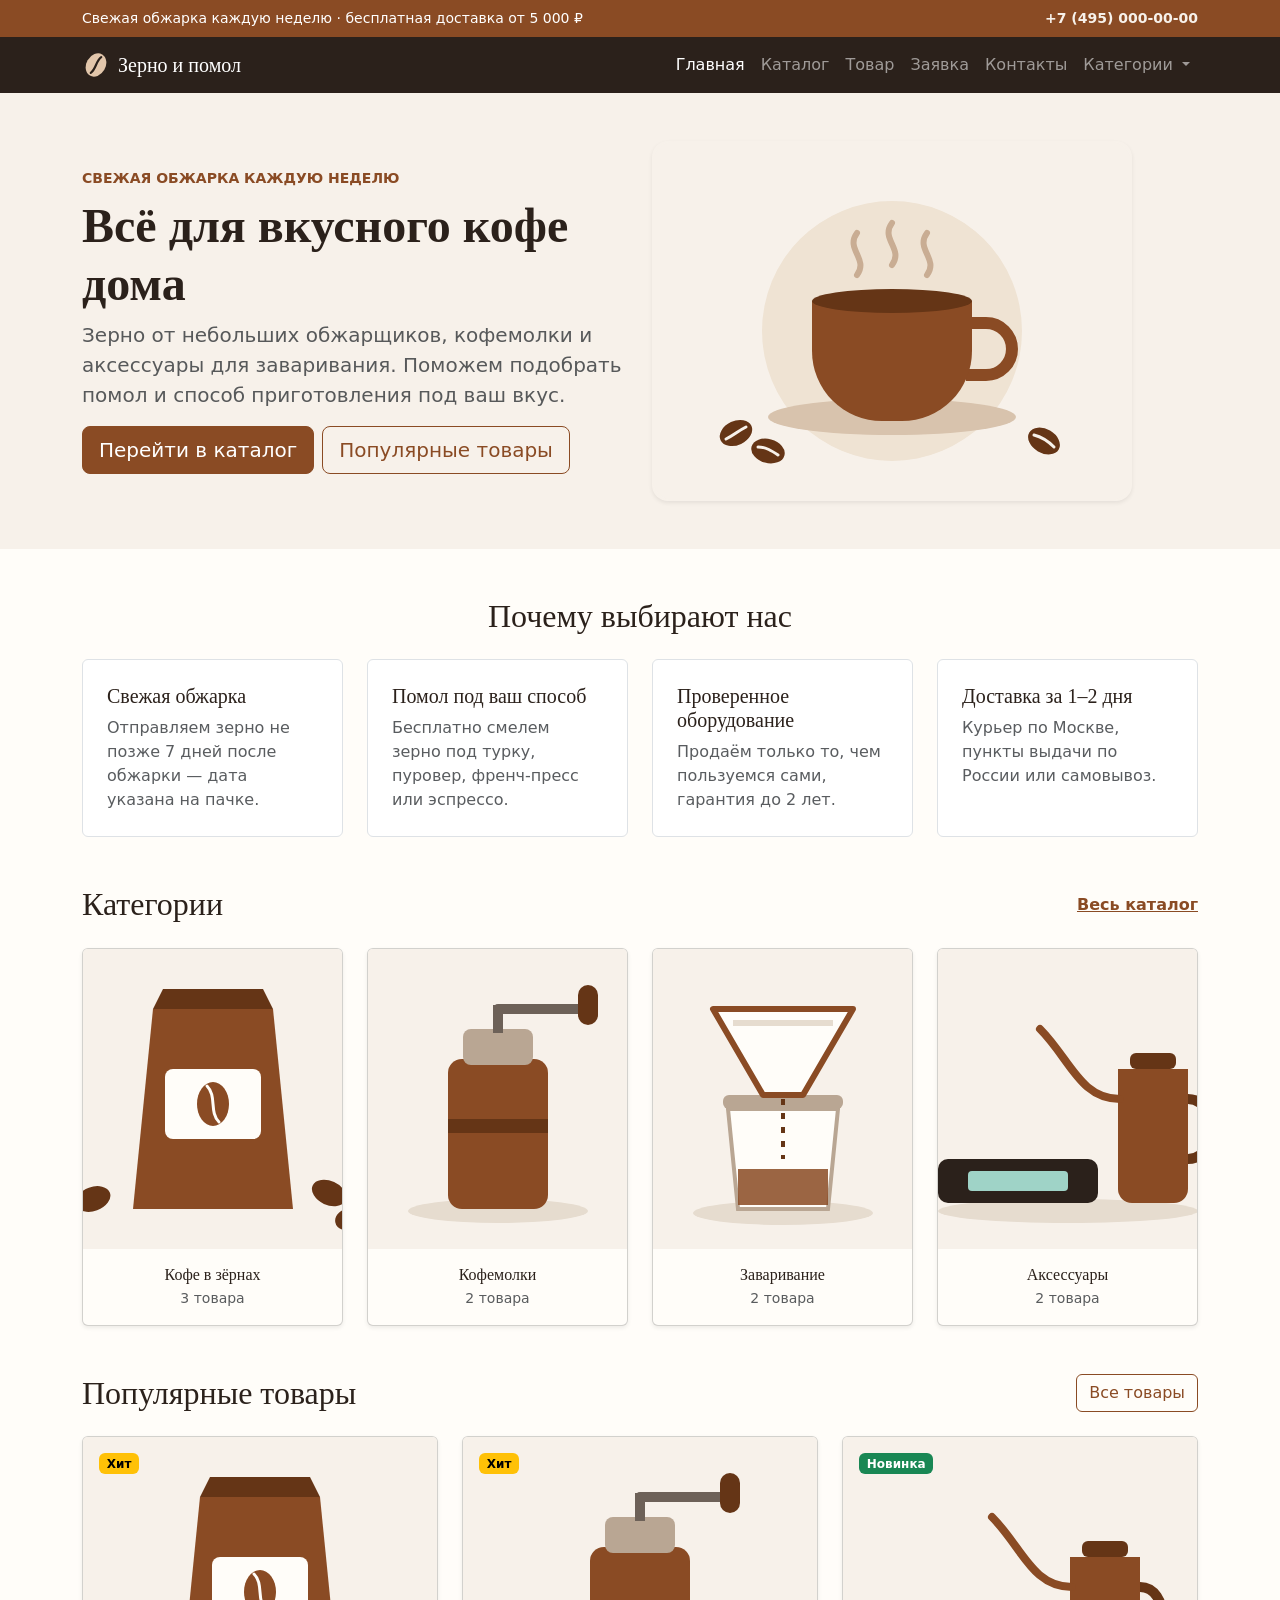
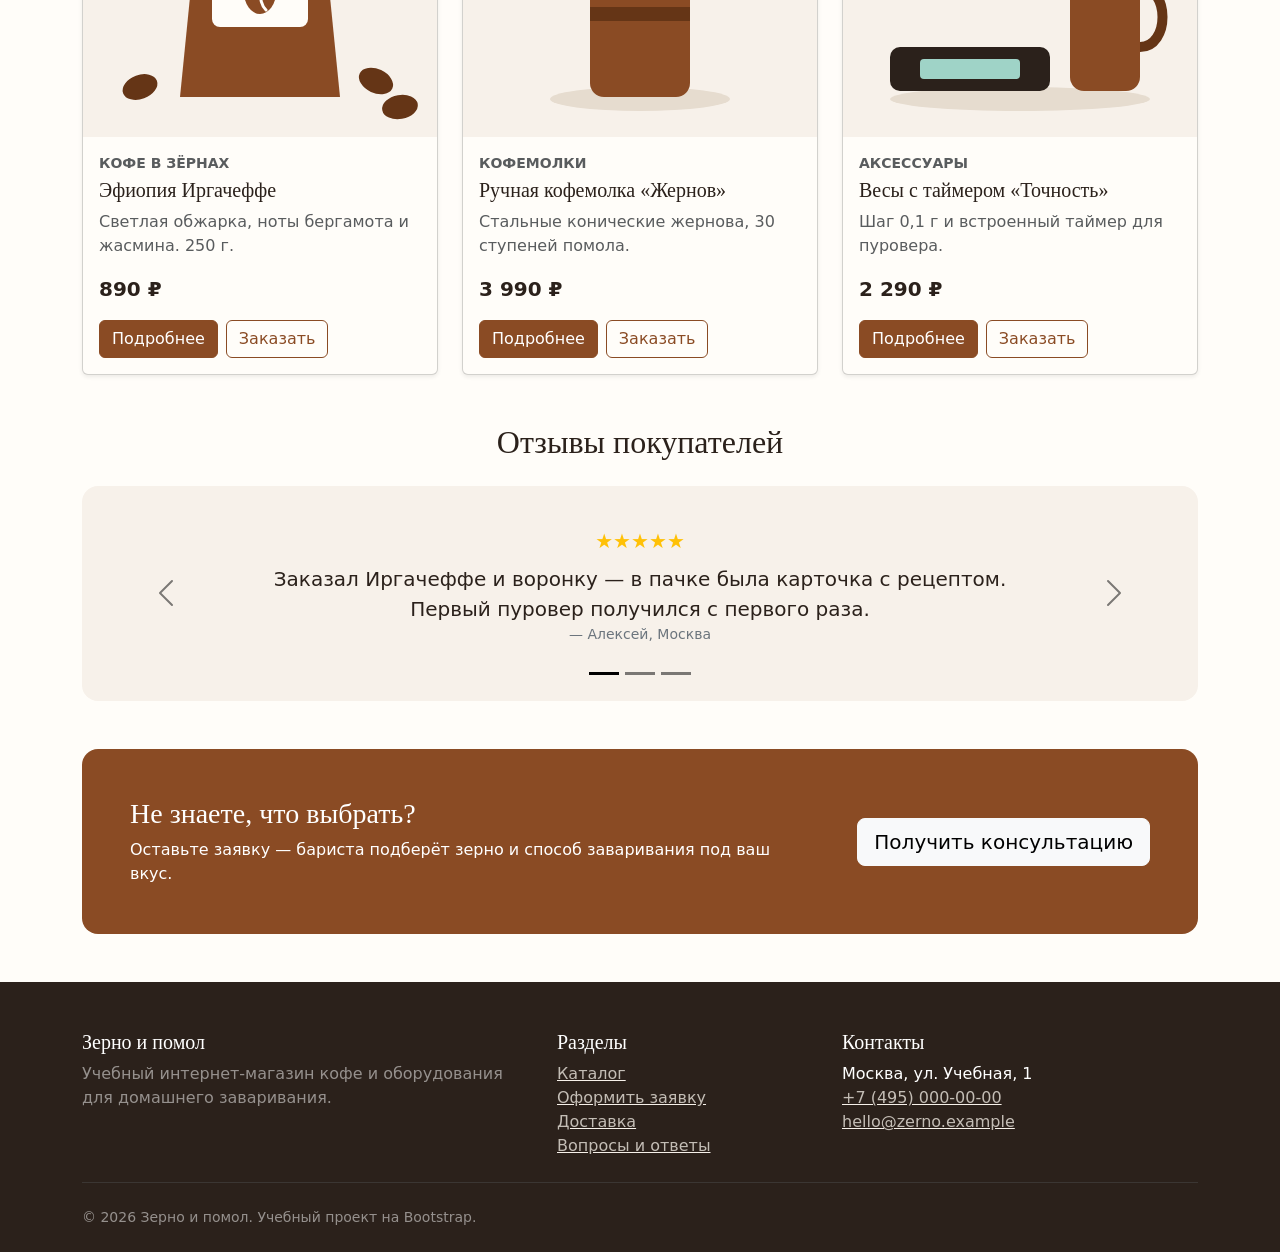
==== commit c9b96eda: "Merge pull request #3 from sho6ot/feature/bootstrap-components feat: add Bootstrap components pages" ====
--- a/index.html
+++ b/index.html
@@ -65,6 +65,29 @@
           <li class="nav-item">
             <a class="nav-link" href="order.html">Заявка</a>
           </li>
+          <li class="nav-item">
+            <a class="nav-link" href="contacts.html">Контакты</a>
+          </li>
+          <li class="nav-item dropdown">
+            <a
+              class="nav-link dropdown-toggle"
+              href="#"
+              role="button"
+              data-bs-toggle="dropdown"
+              aria-expanded="false"
+            >
+              Категории
+            </a>
+            <ul class="dropdown-menu dropdown-menu-lg-end">
+              <li><a class="dropdown-item" href="catalog.html">Все товары</a></li>
+              <li><a class="dropdown-item" href="catalog.html#beans">Кофе в зёрнах</a></li>
+              <li><a class="dropdown-item" href="catalog.html#grinders">Кофемолки</a></li>
+              <li><a class="dropdown-item" href="catalog.html#brewers">Заваривание</a></li>
+              <li><a class="dropdown-item" href="catalog.html#accessories">Аксессуары</a></li>
+              <li><hr class="dropdown-divider"></li>
+              <li><a class="dropdown-item" href="index.html#popular">Популярное</a></li>
+            </ul>
+          </li>
         </ul>
       </div>
     </div>
@@ -123,64 +146,338 @@
       </div>
     </section>
 
+    <section class="container my-5" id="categories" aria-labelledby="categories-title">
+      <div class="d-flex flex-wrap justify-content-between align-items-center gap-2 mb-4">
+        <h2 class="mb-0" id="categories-title">Категории</h2>
+        <a class="link-primary fw-semibold" href="catalog.html">Весь каталог</a>
+      </div>
+      <div class="row g-3 g-md-4">
+        <div class="col-6 col-lg-3">
+          <div class="card category-card h-100 text-center shadow-sm">
+            <img class="card-img-top" src="images/beans.svg" alt="" width="400" height="300" loading="lazy">
+            <div class="card-body">
+              <h3 class="card-title h6 mb-1">
+                <a class="stretched-link link-dark link-underline-opacity-0" href="catalog.html#beans">Кофе в зёрнах</a>
+              </h3>
+              <p class="card-text small text-muted mb-0">3 товара</p>
+            </div>
+          </div>
+        </div>
+        <div class="col-6 col-lg-3">
+          <div class="card category-card h-100 text-center shadow-sm">
+            <img class="card-img-top" src="images/grinder.svg" alt="" width="400" height="300" loading="lazy">
+            <div class="card-body">
+              <h3 class="card-title h6 mb-1">
+                <a class="stretched-link link-dark link-underline-opacity-0" href="catalog.html#grinders">Кофемолки</a>
+              </h3>
+              <p class="card-text small text-muted mb-0">2 товара</p>
+            </div>
+          </div>
+        </div>
+        <div class="col-6 col-lg-3">
+          <div class="card category-card h-100 text-center shadow-sm">
+            <img class="card-img-top" src="images/brewer.svg" alt="" width="400" height="300" loading="lazy">
+            <div class="card-body">
+              <h3 class="card-title h6 mb-1">
+                <a class="stretched-link link-dark link-underline-opacity-0" href="catalog.html#brewers">Заваривание</a>
+              </h3>
+              <p class="card-text small text-muted mb-0">2 товара</p>
+            </div>
+          </div>
+        </div>
+        <div class="col-6 col-lg-3">
+          <div class="card category-card h-100 text-center shadow-sm">
+            <img class="card-img-top" src="images/accessory.svg" alt="" width="400" height="300" loading="lazy">
+            <div class="card-body">
+              <h3 class="card-title h6 mb-1">
+                <a class="stretched-link link-dark link-underline-opacity-0" href="catalog.html#accessories">Аксессуары</a>
+              </h3>
+              <p class="card-text small text-muted mb-0">2 товара</p>
+            </div>
+          </div>
+        </div>
+      </div>
+    </section>
+
     <section class="container my-5" id="popular" aria-labelledby="popular-title">
       <div class="d-flex flex-wrap justify-content-between align-items-center gap-2 mb-4">
         <h2 class="mb-0" id="popular-title">Популярные товары</h2>
         <a class="btn btn-outline-primary" href="catalog.html">Все товары</a>
       </div>
       <div class="row g-4">
-        <div class="col-12 col-md-6 col-lg-4">
-          <div class="border rounded h-100 p-4 bg-white d-flex flex-column">
-            <span class="badge bg-warning text-dark align-self-start mb-3">Хит</span>
-            <img class="img-fluid rounded mb-3" src="images/beans.svg" alt="" width="400" height="300" loading="lazy">
-            <h3 class="h5">Эфиопия Иргачеффе</h3>
-            <p class="text-muted">Светлая обжарка, ноты бергамота и жасмина. 250 г.</p>
-            <p class="fw-bold fs-5 mt-auto">890 ₽</p>
-            <a class="btn btn-primary align-self-start" href="product.html">Подробнее</a>
-          </div>
-        </div>
-        <div class="col-12 col-md-6 col-lg-4">
-          <div class="border rounded h-100 p-4 bg-white d-flex flex-column">
-            <span class="badge bg-warning text-dark align-self-start mb-3">Хит</span>
-            <img class="img-fluid rounded mb-3" src="images/grinder.svg" alt="" width="400" height="300" loading="lazy">
-            <h3 class="h5">Ручная кофемолка «Жернов»</h3>
-            <p class="text-muted">Стальные конические жернова, 30 ступеней помола.</p>
-            <p class="fw-bold fs-5 mt-auto">3 990 ₽</p>
-            <a class="btn btn-primary align-self-start" href="product.html">Подробнее</a>
-          </div>
-        </div>
-        <div class="col-12 col-md-6 col-lg-4">
-          <div class="border rounded h-100 p-4 bg-white d-flex flex-column">
-            <span class="badge bg-success align-self-start mb-3">Новинка</span>
-            <img class="img-fluid rounded mb-3" src="images/accessory.svg" alt="" width="400" height="300" loading="lazy">
-            <h3 class="h5">Весы с таймером «Точность»</h3>
-            <p class="text-muted">Шаг 0,1 г и встроенный таймер для пуровера.</p>
-            <p class="fw-bold fs-5 mt-auto">2 290 ₽</p>
-            <a class="btn btn-primary align-self-start" href="product.html">Подробнее</a>
-          </div>
+        <div class="col-12 col-md-6 col-lg-4" data-category="beans" data-stock="in">
+          <article class="card product-card h-100 shadow-sm">
+            <span class="badge text-bg-warning position-absolute top-0 start-0 m-3">Хит</span>
+            <img class="card-img-top" src="images/beans.svg" alt="" width="400" height="300" loading="lazy">
+            <div class="card-body d-flex flex-column">
+              <p class="text-uppercase small fw-bold text-muted mb-1">Кофе в зёрнах</p>
+              <h3 class="card-title h5">Эфиопия Иргачеффе</h3>
+              <p class="card-text text-muted">Светлая обжарка, ноты бергамота и жасмина. 250 г.</p>
+              <p class="fw-bold fs-5 mt-auto mb-3">890 ₽</p>
+              <div class="d-flex flex-wrap gap-2">
+                <a class="btn btn-primary" href="product.html">Подробнее</a>
+                <button
+                  class="btn btn-outline-primary"
+                  type="button"
+                  data-bs-toggle="modal"
+                  data-bs-target="#orderModal"
+                  data-product="Эфиопия Иргачеффе"
+                >
+                  Заказать
+                </button>
+              </div>
+            </div>
+          </article>
+        </div>
+        <div class="col-12 col-md-6 col-lg-4" data-category="grinders" data-stock="in">
+          <article class="card product-card h-100 shadow-sm">
+            <span class="badge text-bg-warning position-absolute top-0 start-0 m-3">Хит</span>
+            <img class="card-img-top" src="images/grinder.svg" alt="" width="400" height="300" loading="lazy">
+            <div class="card-body d-flex flex-column">
+              <p class="text-uppercase small fw-bold text-muted mb-1">Кофемолки</p>
+              <h3 class="card-title h5">Ручная кофемолка «Жернов»</h3>
+              <p class="card-text text-muted">Стальные конические жернова, 30 ступеней помола.</p>
+              <p class="fw-bold fs-5 mt-auto mb-3">3 990 ₽</p>
+              <div class="d-flex flex-wrap gap-2">
+                <a class="btn btn-primary" href="product.html">Подробнее</a>
+                <button
+                  class="btn btn-outline-primary"
+                  type="button"
+                  data-bs-toggle="modal"
+                  data-bs-target="#orderModal"
+                  data-product="Ручная кофемолка «Жернов»"
+                >
+                  Заказать
+                </button>
+              </div>
+            </div>
+          </article>
+        </div>
+        <div class="col-12 col-md-6 col-lg-4" data-category="accessories" data-stock="in">
+          <article class="card product-card h-100 shadow-sm">
+            <span class="badge text-bg-success position-absolute top-0 start-0 m-3">Новинка</span>
+            <img class="card-img-top" src="images/accessory.svg" alt="" width="400" height="300" loading="lazy">
+            <div class="card-body d-flex flex-column">
+              <p class="text-uppercase small fw-bold text-muted mb-1">Аксессуары</p>
+              <h3 class="card-title h5">Весы с таймером «Точность»</h3>
+              <p class="card-text text-muted">Шаг 0,1 г и встроенный таймер для пуровера.</p>
+              <p class="fw-bold fs-5 mt-auto mb-3">2 290 ₽</p>
+              <div class="d-flex flex-wrap gap-2">
+                <a class="btn btn-primary" href="product.html">Подробнее</a>
+                <button
+                  class="btn btn-outline-primary"
+                  type="button"
+                  data-bs-toggle="modal"
+                  data-bs-target="#orderModal"
+                  data-product="Весы с таймером «Точность»"
+                >
+                  Заказать
+                </button>
+              </div>
+            </div>
+          </article>
         </div>
       </div>
     </section>
+
+    <section class="container my-5" id="reviews" aria-labelledby="reviews-title">
+      <h2 class="text-center mb-4" id="reviews-title">Отзывы покупателей</h2>
+      <div id="reviewsCarousel" class="carousel carousel-dark slide reviews-carousel bg-light rounded-4" aria-label="Отзывы покупателей">
+        <div class="carousel-indicators">
+          <button
+            type="button"
+            data-bs-target="#reviewsCarousel"
+            data-bs-slide-to="0" class="active" aria-current="true"
+            aria-label="Отзыв 1"
+          ></button>
+          <button
+            type="button"
+            data-bs-target="#reviewsCarousel"
+            data-bs-slide-to="1"
+            aria-label="Отзыв 2"
+          ></button>
+          <button
+            type="button"
+            data-bs-target="#reviewsCarousel"
+            data-bs-slide-to="2"
+            aria-label="Отзыв 3"
+          ></button>
+        </div>
+        <div class="carousel-inner">
+          <div class="carousel-item active">
+            <div class="row justify-content-center">
+              <figure class="col-10 col-lg-8 text-center mb-0">
+                <p class="text-warning fs-5 mb-2"><span aria-hidden="true">★★★★★</span><span class="visually-hidden">Оценка 5 из 5</span></p>
+                <blockquote class="blockquote">
+                  <p>Заказал Иргачеффе и воронку — в пачке была карточка с рецептом. Первый пуровер получился с первого раза.</p>
+                </blockquote>
+                <figcaption class="blockquote-footer mb-0">Алексей, Москва</figcaption>
+              </figure>
+            </div>
+          </div>
+          <div class="carousel-item">
+            <div class="row justify-content-center">
+              <figure class="col-10 col-lg-8 text-center mb-0">
+                <p class="text-warning fs-5 mb-2"><span aria-hidden="true">★★★★★</span><span class="visually-hidden">Оценка 5 из 5</span></p>
+                <blockquote class="blockquote">
+                  <p>Кофемолка «Жернов» мелет ровно, ручка не люфтит. По телефону помогли выбрать ступень под турку.</p>
+                </blockquote>
+                <figcaption class="blockquote-footer mb-0">Марина, Казань</figcaption>
+              </figure>
+            </div>
+          </div>
+          <div class="carousel-item">
+            <div class="row justify-content-center">
+              <figure class="col-10 col-lg-8 text-center mb-0">
+                <p class="text-warning fs-5 mb-2"><span aria-hidden="true">★★★★☆</span><span class="visually-hidden">Оценка 4 из 5</span></p>
+                <blockquote class="blockquote">
+                  <p>Доставка на следующий день, зерно свежее. Хотелось бы больше пачек по 1 кг.</p>
+                </blockquote>
+                <figcaption class="blockquote-footer mb-0">Игорь, Санкт-Петербург</figcaption>
+              </figure>
+            </div>
+          </div>
+        </div>
+        <button class="carousel-control-prev" type="button" data-bs-target="#reviewsCarousel" data-bs-slide="prev">
+          <span class="carousel-control-prev-icon" aria-hidden="true"></span>
+          <span class="visually-hidden">Предыдущий отзыв</span>
+        </button>
+        <button class="carousel-control-next" type="button" data-bs-target="#reviewsCarousel" data-bs-slide="next">
+          <span class="carousel-control-next-icon" aria-hidden="true"></span>
+          <span class="visually-hidden">Следующий отзыв</span>
+        </button>
+      </div>
+    </section>
+
+    <aside class="container my-5" aria-labelledby="promo-title">
+      <div class="bg-primary text-white rounded-4 p-4 p-lg-5">
+        <div class="row align-items-center g-3">
+          <div class="col-12 col-lg-8">
+            <h2 class="h3" id="promo-title">Не знаете, что выбрать?</h2>
+            <p class="mb-0">Оставьте заявку — бариста подберёт зерно и способ заваривания под ваш вкус.</p>
+          </div>
+          <div class="col-12 col-lg-4 text-lg-end">
+            <button
+              class="btn btn-light btn-lg"
+              type="button"
+              data-bs-toggle="modal"
+              data-bs-target="#orderModal"
+              data-product="Консультация по выбору"
+            >
+              Получить консультацию
+            </button>
+          </div>
+        </div>
+      </div>
+    </aside>
   </main>
 
-  <footer class="bg-dark text-white py-4 mt-5">
+  <footer class="bg-dark text-white pt-5 pb-4 mt-5">
     <div class="container">
-      <div class="row align-items-center g-3">
-        <div class="col-12 col-md-6">
-          <p class="mb-0">&copy; 2026 Зерно и помол. Учебный проект на Bootstrap.</p>
-        </div>
-        <div class="col-12 col-md-6 text-md-end">
-          <a class="link-light link-opacity-75 link-opacity-100-hover link-underline-opacity-0 me-3" href="catalog.html">Каталог</a>
-          <a class="link-light link-opacity-75 link-opacity-100-hover link-underline-opacity-0 me-3" href="order.html">Заявка</a>
-        </div>
-      </div>
+      <div class="row g-4">
+        <div class="col-12 col-md-5">
+          <h2 class="h5">Зерно и помол</h2>
+          <p class="text-white-50 mb-0">
+            Учебный интернет-магазин кофе и оборудования для домашнего заваривания.
+          </p>
+        </div>
+        <nav class="col-6 col-md-3" aria-label="Разделы сайта">
+          <h2 class="h5">Разделы</h2>
+          <ul class="list-unstyled mb-0">
+            <li><a class="link-light link-opacity-75 link-opacity-100-hover" href="catalog.html">Каталог</a></li>
+            <li><a class="link-light link-opacity-75 link-opacity-100-hover" href="order.html">Оформить заявку</a></li>
+            <li><a class="link-light link-opacity-75 link-opacity-100-hover" href="order.html#delivery">Доставка</a></li>
+            <li><a class="link-light link-opacity-75 link-opacity-100-hover" href="contacts.html#faq">Вопросы и ответы</a></li>
+          </ul>
+        </nav>
+        <div class="col-6 col-md-4">
+          <h2 class="h5">Контакты</h2>
+          <address class="mb-0">
+            Москва, ул. Учебная, 1<br>
+            <a class="link-light link-opacity-75 link-opacity-100-hover" href="tel:+74950000000">+7 (495) 000-00-00</a><br>
+            <a class="link-light link-opacity-75 link-opacity-100-hover" href="mailto:hello@zerno.example">hello@zerno.example</a>
+          </address>
+        </div>
+      </div>
+      <hr class="border-secondary my-4">
+      <p class="small text-white-50 mb-0">&copy; 2026 Зерно и помол. Учебный проект на Bootstrap.</p>
     </div>
   </footer>
+
+  <div class="modal fade" id="orderModal" tabindex="-1" aria-labelledby="orderModalLabel" aria-hidden="true">
+    <div class="modal-dialog modal-dialog-centered">
+      <div class="modal-content">
+        <div class="modal-header">
+          <h2 class="modal-title h5" id="orderModalLabel">Быстрый заказ</h2>
+          <button type="button" class="btn-close" data-bs-dismiss="modal" aria-label="Закрыть"></button>
+        </div>
+        <div class="modal-body">
+          <p class="text-muted">Оставьте имя и телефон — перезвоним и уточним детали заказа.</p>
+          <form
+            id="quickOrderForm"
+            class="needs-validation"
+            action="#"
+            method="post"
+            novalidate
+            data-success="Заявка на быстрый заказ принята! Перезвоним в течение 15 минут."
+          >
+            <div class="mb-3">
+              <label for="quick-product" class="form-label">Товар</label>
+              <input id="quick-product" name="product" type="text" class="form-control-plaintext fw-semibold" value="Консультация по выбору" readonly>
+            </div>
+            <div class="mb-3">
+              <label for="quick-name" class="form-label">Имя <span class="text-danger" aria-hidden="true">*</span></label>
+              <input id="quick-name" name="name" type="text" class="form-control" minlength="2" autocomplete="given-name" required>
+              <div class="invalid-feedback">Укажите имя — минимум 2 символа.</div>
+            </div>
+            <div class="mb-3">
+              <label for="quick-phone" class="form-label">Телефон <span class="text-danger" aria-hidden="true">*</span></label>
+              <div class="input-group has-validation">
+                <span class="input-group-text" id="quick-phone-prefix">+7</span>
+                <input
+                  id="quick-phone"
+                  name="phone"
+                  type="tel"
+                  class="form-control"
+                  inputmode="tel"
+                  autocomplete="tel-national"
+                  placeholder="900 123-45-67"
+                  pattern="\(?\d{3}\)?[\s\-]?\d{3}[\s\-]?\d{2}[\s\-]?\d{2}"
+                  aria-describedby="quick-phone-prefix quick-phone-hint" required
+                >
+                <div class="invalid-feedback">Введите 10 цифр номера, например 900 123-45-67.</div>
+              </div>
+              <div class="form-text" id="quick-phone-hint">Без +7, например 900 123-45-67.</div>
+            </div>
+            <div class="form-check">
+              <input id="quick-agree" name="agreement" class="form-check-input" type="checkbox" required>
+              <label class="form-check-label" for="quick-agree">Согласен на обработку персональных данных</label>
+              <div class="invalid-feedback">Без согласия заявку отправить нельзя.</div>
+            </div>
+          </form>
+        </div>
+        <div class="modal-footer">
+          <button type="button" class="btn btn-outline-secondary" data-bs-dismiss="modal">Отмена</button>
+          <button type="submit" class="btn btn-primary" form="quickOrderForm">Отправить</button>
+        </div>
+      </div>
+    </div>
+  </div>
+
+  <div class="toast-container position-fixed bottom-0 end-0 p-3">
+    <div id="successToast" class="toast align-items-center text-bg-success border-0" role="status" aria-live="polite" aria-atomic="true">
+      <div class="d-flex">
+        <div class="toast-body" id="successToastText">Заявка отправлена.</div>
+        <button type="button" class="btn-close btn-close-white me-2 m-auto" data-bs-dismiss="toast" aria-label="Закрыть"></button>
+      </div>
+    </div>
+  </div>
 
   <script
     src="https://cdn.jsdelivr.net/npm/bootstrap@5.3.8/dist/js/bootstrap.bundle.min.js"
     integrity="sha384-FKyoEForCGlyvwx9Hj09JcYn3nv7wiPVlz7YYwJrWVcXK/BmnVDxM+D2scQbITxI"
     crossorigin="anonymous">
   </script>
+  <script src="js/main.js"></script>
 </body>
 </html>
--- a/css/custom.css
+++ b/css/custom.css
@@ -65,6 +65,44 @@
   --bs-btn-disabled-border-color: #8a4b24;
 }
 
+/* Остальные компоненты, где цвет акцента задан внутри класса. */
+.dropdown-menu {
+  --bs-dropdown-link-active-bg: #8a4b24;
+}
+
+.list-group {
+  --bs-list-group-active-bg: #8a4b24;
+  --bs-list-group-active-border-color: #8a4b24;
+}
+
+.accordion {
+  --bs-accordion-active-bg: #f3e4d6;
+  --bs-accordion-active-color: #3a1e0e;
+  --bs-accordion-btn-focus-box-shadow: 0 0 0 0.25rem rgba(138, 75, 36, 0.25);
+  --bs-accordion-btn-active-icon: url("data:image/svg+xml,%3csvg xmlns='http://www.w3.org/2000/svg' viewBox='0 0 16 16' fill='none' stroke='%233a1e0e' stroke-linecap='round' stroke-linejoin='round'%3e%3cpath d='m2 5 6 6 6-6'/%3e%3c/svg%3e");
+}
+
+.btn-close {
+  --bs-btn-close-focus-shadow: 0 0 0 0.25rem rgba(138, 75, 36, 0.25);
+}
+
+/* Фокус и выбранное состояние полей формы. */
+.form-control:focus,
+.form-select:focus,
+.form-check-input:focus {
+  border-color: #c4987a;
+  box-shadow: 0 0 0 0.25rem rgba(138, 75, 36, 0.25);
+}
+
+.form-check-input:checked {
+  background-color: #8a4b24;
+  border-color: #8a4b24;
+}
+
+.nav-link:focus-visible {
+  box-shadow: 0 0 0 0.25rem rgba(138, 75, 36, 0.25);
+}
+
 /* ===============================
    2. Типографика и общие элементы
    =============================== */
@@ -80,3 +118,78 @@
 .brand-logo {
   color: #e2c6ab;
 }
+
+/*
+  Навбар закреплён (sticky-top), поэтому при переходе по якорю
+  оставляем сверху место, чтобы он не закрывал заголовок раздела.
+*/
+html {
+  scroll-padding-top: 5rem;
+}
+
+/* ===============================
+   3. Карточки товаров
+   =============================== */
+
+/* Одинаковая пропорция изображений во всех карточках. */
+.product-card .card-img-top,
+.category-card .card-img-top {
+  aspect-ratio: 4 / 3;
+  object-fit: cover;
+  background-color: rgb(var(--bs-light-rgb));
+}
+
+.product-card,
+.category-card {
+  transition: transform 0.2s, box-shadow 0.2s;
+}
+
+.product-card:hover,
+.category-card:hover {
+  transform: translateY(-3px);
+  box-shadow: var(--bs-box-shadow) !important;
+}
+
+/* Модификатор: товара нет в наличии. */
+.product-card--sold-out .card-img-top {
+  opacity: 0.6;
+  filter: grayscale(1);
+}
+
+.product-card--sold-out:hover {
+  transform: none;
+}
+
+/* ===============================
+   4. Каталог и отзывы
+   =============================== */
+
+/* На широком экране фильтр каталога остаётся видимым при прокрутке. */
+@media (min-width: 992px) {
+  .catalog-sidebar {
+    position: sticky;
+    top: 5rem;
+  }
+}
+
+/* Место под стрелки и индикаторы карусели отзывов. */
+.reviews-carousel {
+  padding: 2.5rem 0 3.5rem;
+}
+
+/* Пользователь попросил систему уменьшить анимацию. */
+@media (prefers-reduced-motion: reduce) {
+  html {
+    scroll-behavior: auto;
+  }
+
+  .product-card,
+  .category-card {
+    transition: none;
+  }
+
+  .product-card:hover,
+  .category-card:hover {
+    transform: none;
+  }
+}
